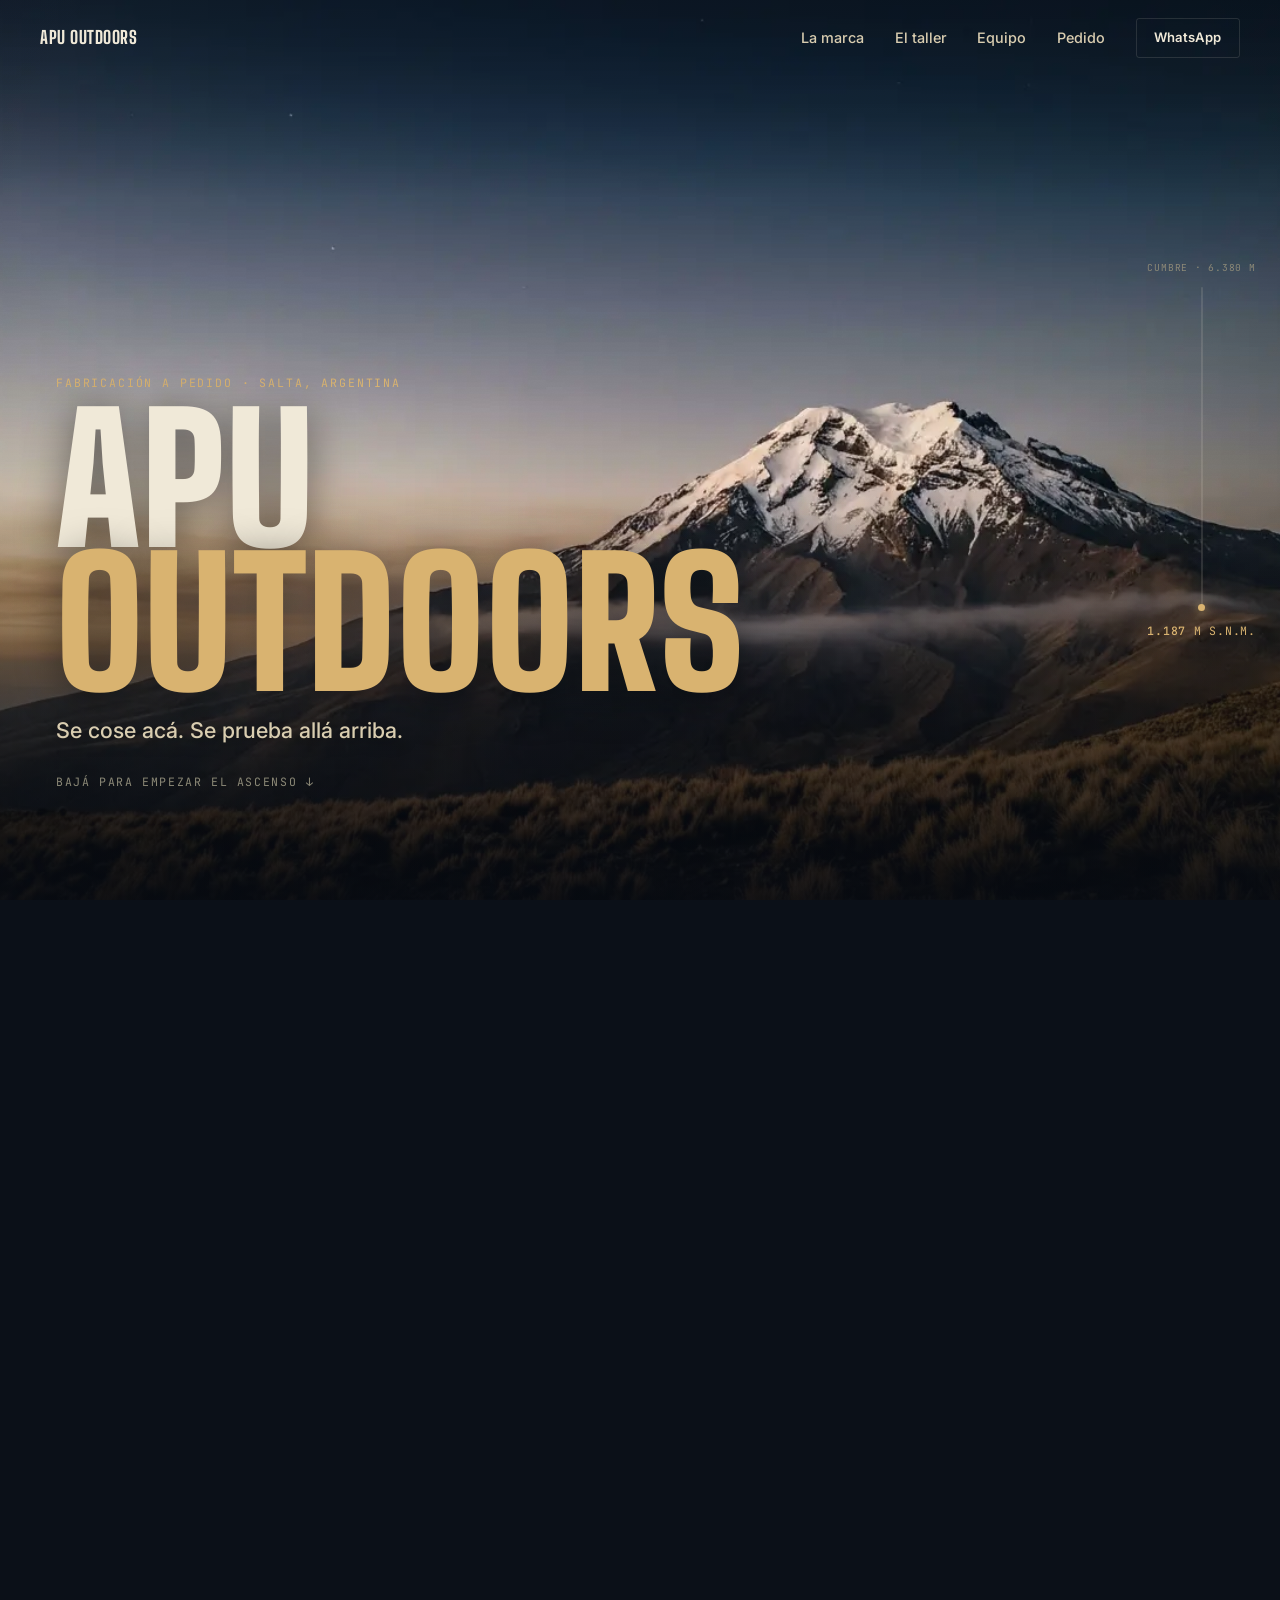
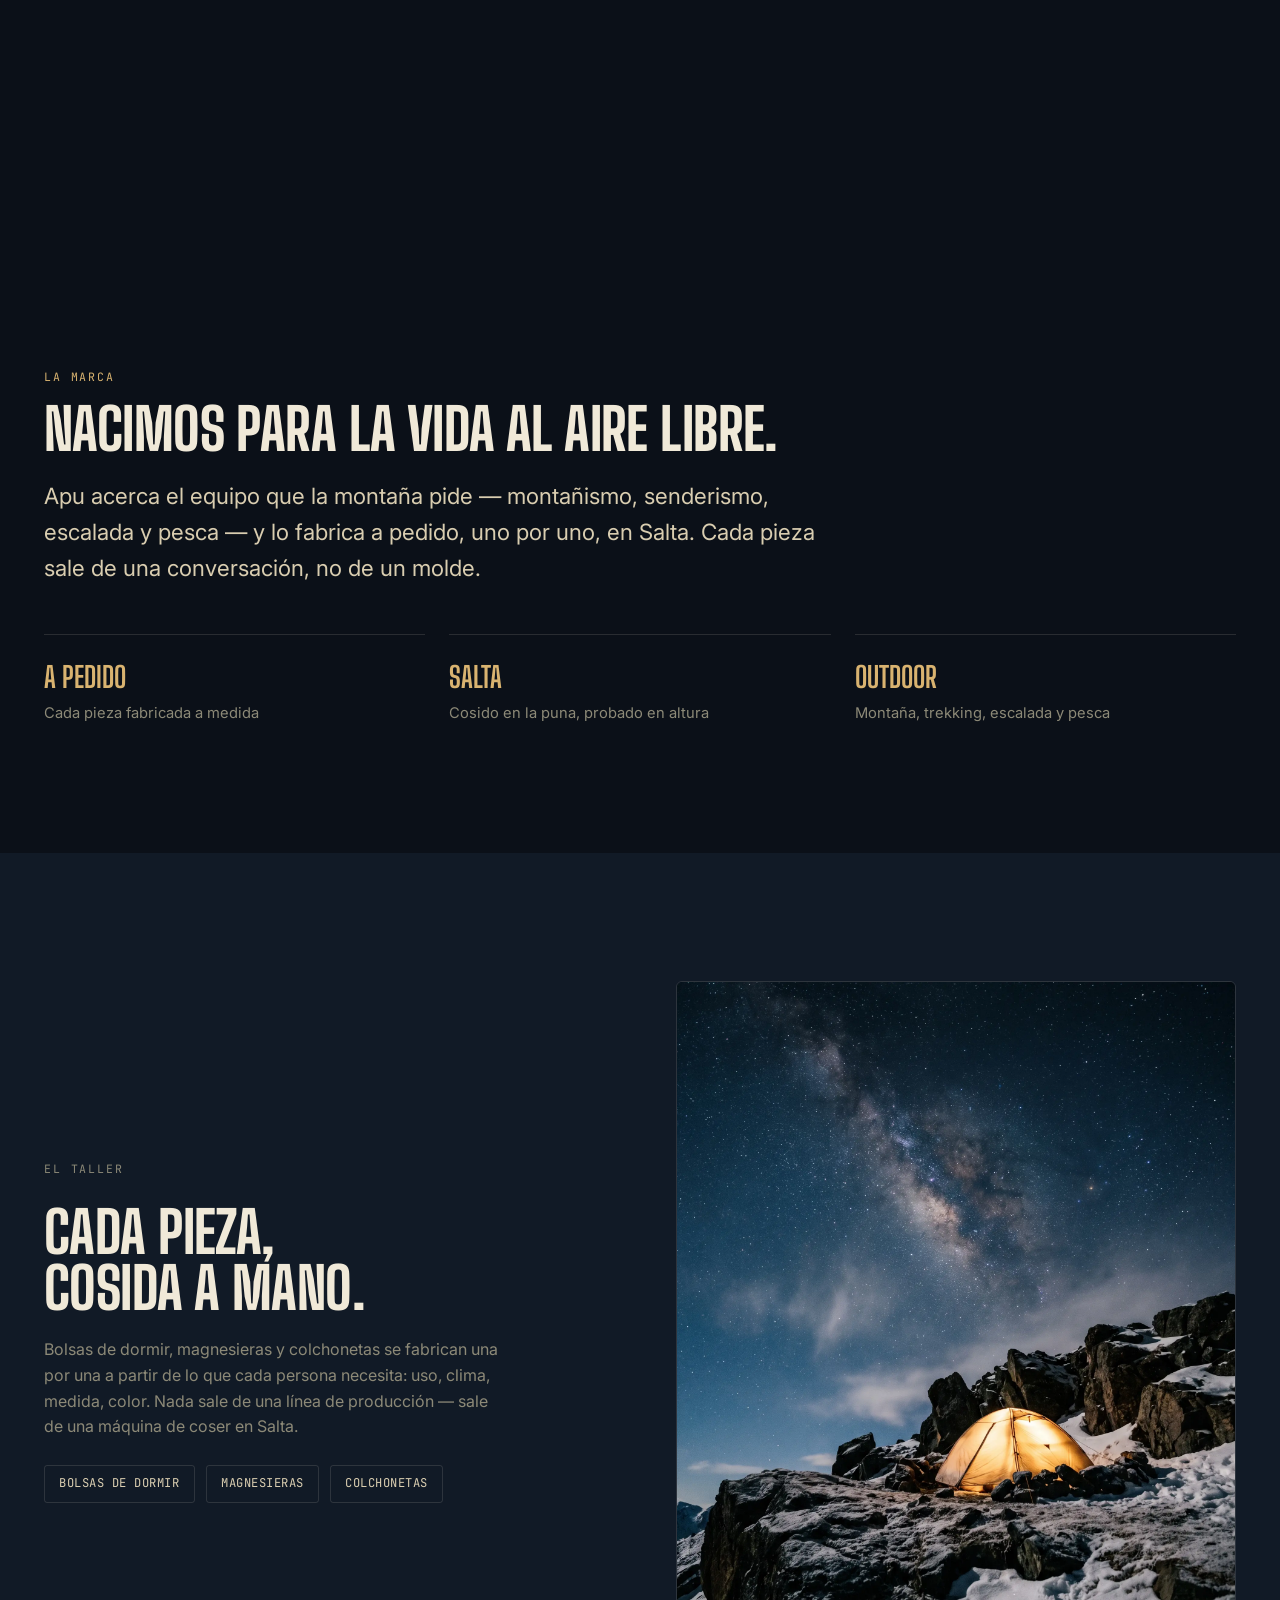
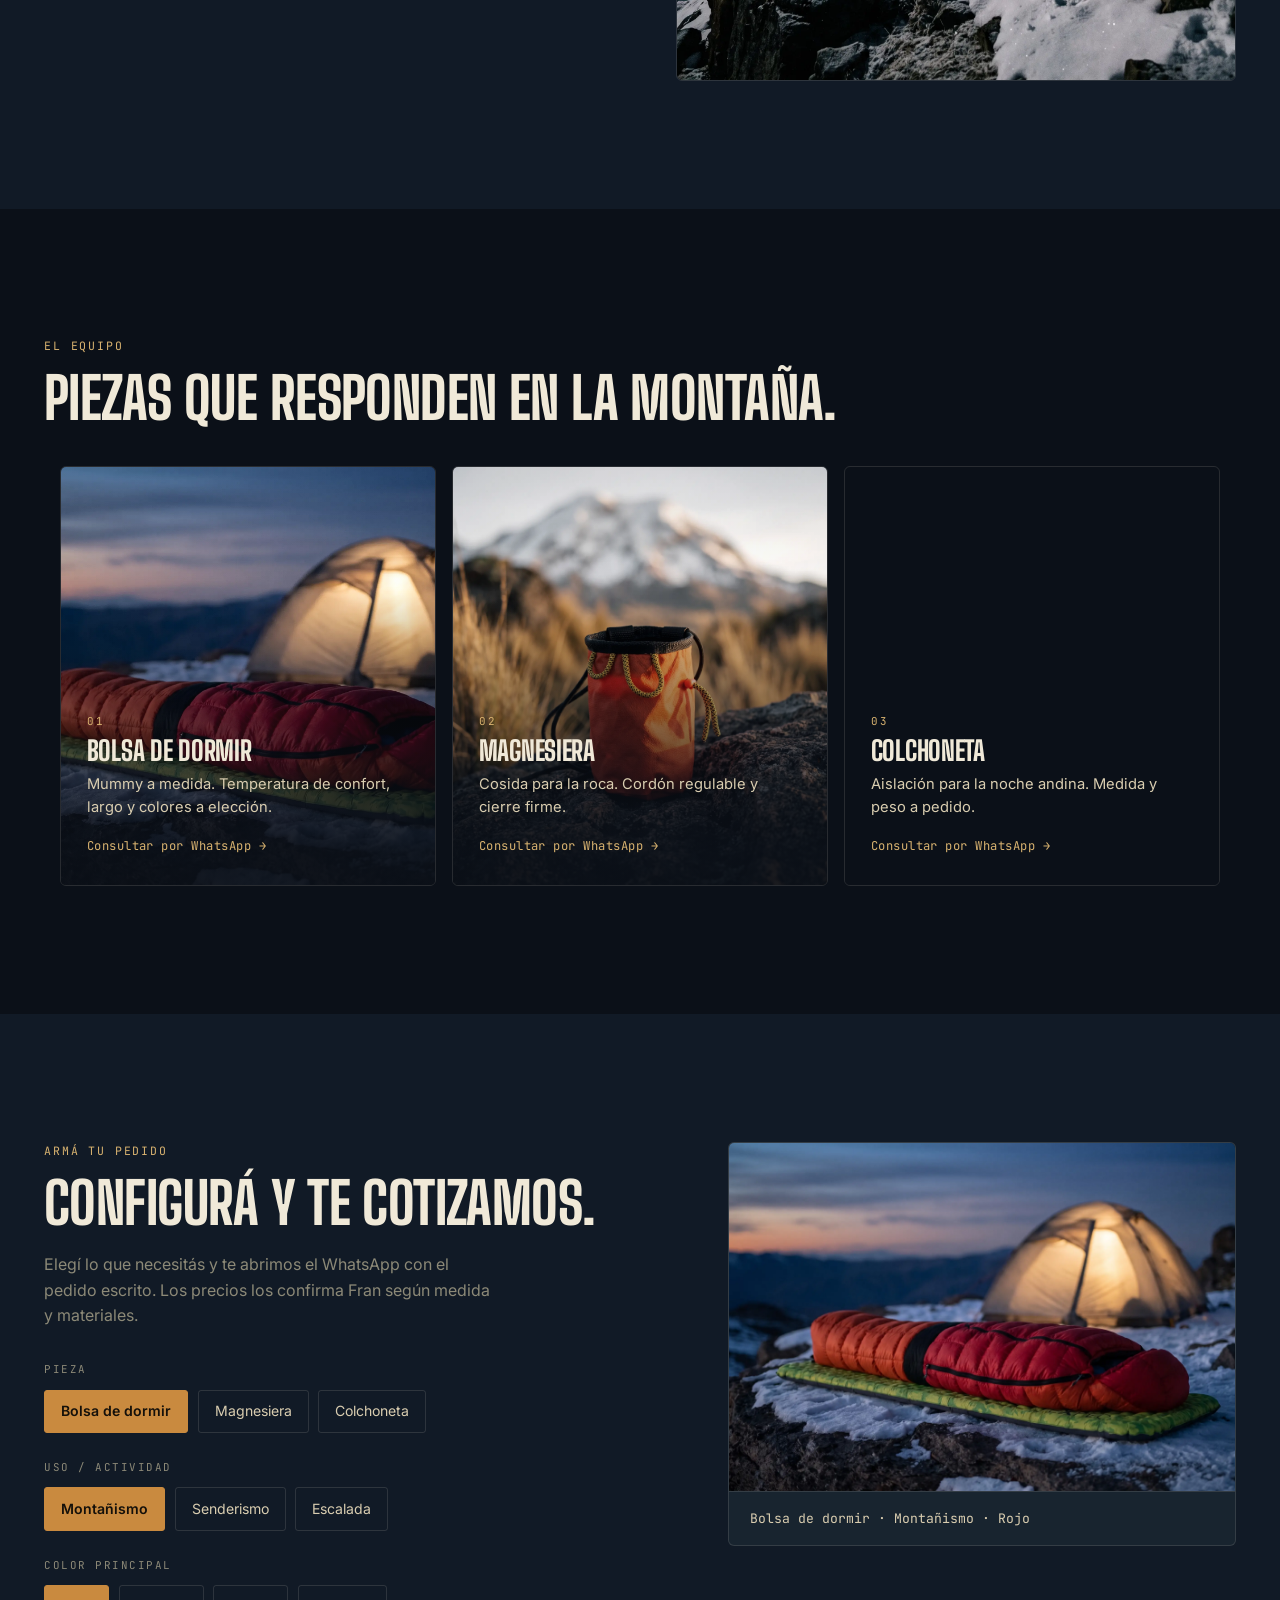
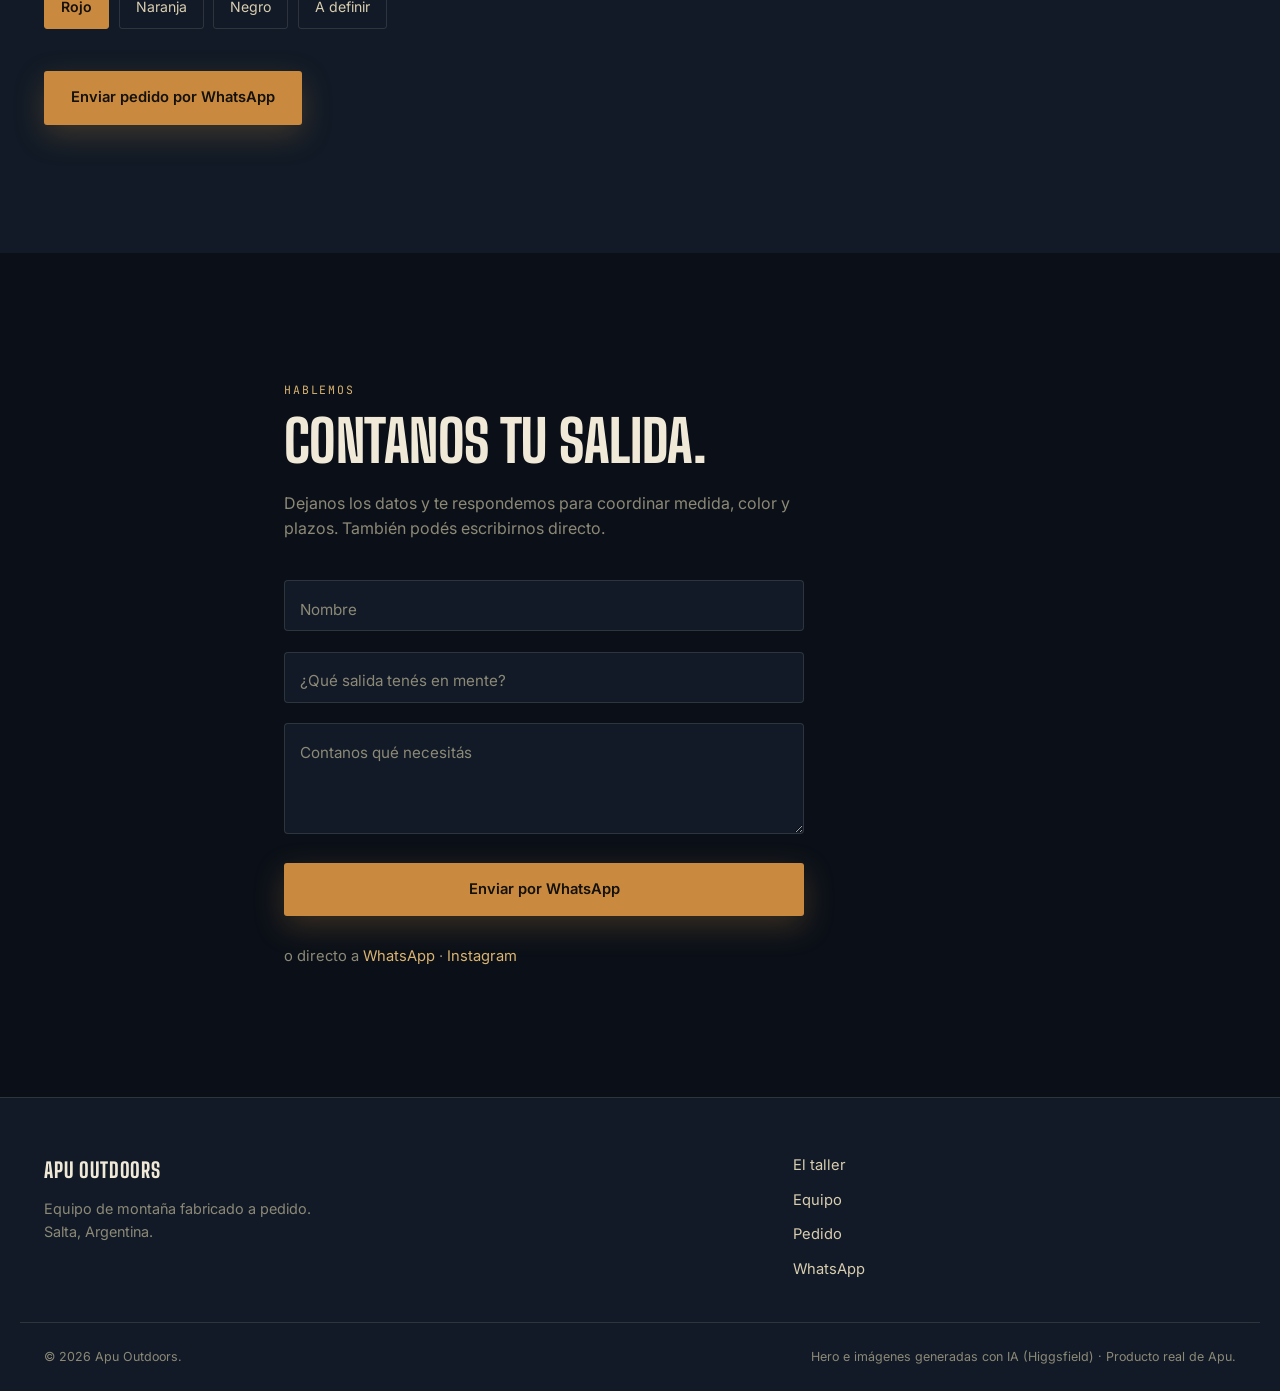
==== index.html @ a14b92f8 "Apu Outdoors v2: hero de ascenso con video controlado por scroll (Higgsfield), campamentos, altímetr" ====
<!doctype html>
<html lang="es">
<head>
<meta charset="utf-8">
<meta name="viewport" content="width=device-width, initial-scale=1">
<title>Apu Outdoors — El ascenso. Equipo de montaña a pedido en Salta</title>
<meta name="description" content="Apu Outdoors fabrica a pedido bolsas de dormir, magnesieras y colchonetas para montañismo, senderismo y escalada en Salta. Subí la montaña, campamento por campamento.">

<link rel="preconnect" href="https://fonts.googleapis.com">
<link rel="preconnect" href="https://fonts.gstatic.com" crossorigin>
<link rel="stylesheet" href="https://fonts.googleapis.com/css2?family=Big+Shoulders+Display:wght@500;700;800;900&family=Inter:wght@400;500;600&family=JetBrains+Mono:wght@400;500&display=swap">

<link rel="preload" as="image" href="assets/hero/poster.webp" fetchpriority="high">
<link rel="stylesheet" href="styles.css?v=20260715a">
</head>
<body>

<a class="skip-link" href="#cima">Saltar al contenido</a>

<!-- Splash -->
<div class="splash" data-splash aria-hidden="true">
  <div class="splash-mark">APU</div>
  <div class="splash-bar"><span></span></div>
</div>

<!-- Fixed nav -->
<nav class="nav" data-nav>
  <a href="#top" class="nav-brand">
    <span>Apu Outdoors</span>
  </a>
  <button class="nav-toggle" data-nav-toggle aria-expanded="false" aria-controls="nav-menu">
    <span></span><span></span><span></span>
    <span class="sr-only">Menú</span>
  </button>
  <div class="nav-menu" id="nav-menu" data-nav-menu>
    <a href="#cima" class="nav-link">La marca</a>
    <a href="#taller" class="nav-link">El taller</a>
    <a href="#catalogo" class="nav-link">Equipo</a>
    <a href="#pedido" class="nav-link">Pedido</a>
    <a href="#contacto" class="btn btn-nav" data-wa>WhatsApp</a>
  </div>
</nav>

<!-- Altímetro HUD -->
<div class="altimetro" data-altimetro aria-hidden="true">
  <span class="alt-top">Cumbre · 6.380 m</span>
  <span class="alt-bar"><span class="alt-fill" data-alt-fill></span><span class="alt-dot" data-alt-dot></span></span>
  <span class="alt-read"><b data-alt-value>1.187</b> m s.n.m.</span>
</div>

<!-- ============ HERO: EL ASCENSO (scroll-scrubbed video) ============ -->
<section class="ascent" id="top" data-ascent>
  <div class="ascent-sticky">
    <video class="ascent-video" data-ascent-video
           poster="assets/hero/poster.webp"
           muted playsinline preload="auto" tabindex="-1">
      <source src="assets/hero/ascenso.mp4" type="video/mp4">
    </video>
    <div class="ascent-grade" aria-hidden="true"></div>
    <div class="ascent-grain" aria-hidden="true"></div>

    <!-- Título inicial -->
    <div class="ascent-intro" data-ascent-layer="intro">
      <p class="kicker">Fabricación a pedido · Salta, Argentina</p>
      <h1 class="ascent-title">APU<span>OUTDOORS</span></h1>
      <p class="ascent-sub">Se cose acá. Se prueba allá arriba.</p>
      <p class="ascent-hint" data-ascent-hint>Bajá para empezar el ascenso ↓</p>
    </div>

    <!-- Waypoints de campamento -->
    <div class="waypoint" data-waypoint="0">
      <div class="wp-inner">
        <span class="wp-alt">2.900 m</span>
        <span class="wp-tag">Campamento Base</span>
        <h2 class="wp-title">Senderismo</h2>
        <p class="wp-copy">Equipo para caminar largo, liviano y sin apuro. Donde empieza toda salida.</p>
      </div>
    </div>
    <div class="waypoint" data-waypoint="1">
      <div class="wp-inner">
        <span class="wp-alt">4.200 m</span>
        <span class="wp-tag">Campamento 1</span>
        <h2 class="wp-title">Escalada</h2>
        <p class="wp-copy">Magnesieras artesanales, cosidas pensando en la roca. No en el catálogo.</p>
      </div>
    </div>
    <div class="waypoint" data-waypoint="2">
      <div class="wp-inner">
        <span class="wp-alt">5.100 m</span>
        <span class="wp-tag">Campamento de Altura</span>
        <h2 class="wp-title">Montañismo</h2>
        <p class="wp-copy">Bolsas de dormir y colchonetas a medida. Abrigo real para la noche andina.</p>
      </div>
    </div>
    <div class="waypoint" data-waypoint="3">
      <div class="wp-inner">
        <span class="wp-alt">6.380 m</span>
        <span class="wp-tag">Cumbre</span>
        <h2 class="wp-title">A pedido</h2>
        <p class="wp-copy">Vos elegís la salida. Nosotros cosemos el resto.</p>
        <a class="btn btn-primary" data-wa>Empezar un pedido</a>
      </div>
    </div>
  </div>
</section>

<main id="cima">

  <!-- Intro -->
  <section class="intro">
    <div class="container">
      <p class="kicker" data-reveal>La marca</p>
      <h2 class="section-title" data-reveal>Nacimos para la vida al aire libre.</h2>
      <p class="intro-lead" data-reveal>Apu acerca el equipo que la montaña pide — montañismo, senderismo, escalada y pesca — y lo fabrica a pedido, uno por uno, en Salta. Cada pieza sale de una conversación, no de un molde.</p>
      <div class="stats" data-reveal>
        <div class="stat"><b>A pedido</b><span>Cada pieza fabricada a medida</span></div>
        <div class="stat"><b>Salta</b><span>Cosido en la puna, probado en altura</span></div>
        <div class="stat"><b>Outdoor</b><span>Montaña, trekking, escalada y pesca</span></div>
      </div>
    </div>
  </section>

  <!-- Taller -->
  <section class="taller" id="taller">
    <div class="container taller-grid">
      <div class="taller-text">
        <p class="kicker" data-reveal>El taller</p>
        <h2 class="section-title" data-reveal>Cada pieza, cosida a mano.</h2>
        <p data-reveal>Bolsas de dormir, magnesieras y colchonetas se fabrican una por una a partir de lo que cada persona necesita: uso, clima, medida, color. Nada sale de una línea de producción — sale de una máquina de coser en Salta.</p>
        <ul class="chips" data-reveal>
          <li>Bolsas de dormir</li><li>Magnesieras</li><li>Colchonetas</li>
        </ul>
      </div>
      <figure class="taller-fig" data-reveal>
        <img src="assets/images/camp-altura.webp" alt="Carpa iluminada de noche en un campamento de altura bajo la Vía Láctea" loading="lazy" decoding="async">
      </figure>
    </div>
  </section>

  <!-- Catálogo -->
  <section class="catalogo" id="catalogo">
    <div class="container">
      <p class="kicker" data-reveal>El equipo</p>
      <h2 class="section-title" data-reveal>Piezas que responden en la montaña.</h2>
    </div>
    <div class="cat-grid">
      <article class="prod prod-wide" data-reveal>
        <div class="prod-img"><img src="assets/products/bolsa-pro.webp" alt="Bolsa de dormir Apu roja y naranja sobre colchoneta, junto a una carpa iluminada al anochecer" loading="lazy" decoding="async"></div>
        <div class="prod-body">
          <span class="prod-num">01</span>
          <h3>Bolsa de dormir</h3>
          <p>Mummy a medida. Temperatura de confort, largo y colores a elección.</p>
          <a class="prod-link" data-wa>Consultar por WhatsApp →</a>
        </div>
      </article>
      <article class="prod" data-reveal>
        <div class="prod-img"><img src="assets/products/magnesiera-pro.webp" alt="Magnesiera Apu naranja artesanal sobre roca oscura, con el nevado difuminado de fondo" loading="lazy" decoding="async"></div>
        <div class="prod-body">
          <span class="prod-num">02</span>
          <h3>Magnesiera</h3>
          <p>Cosida para la roca. Cordón regulable y cierre firme.</p>
          <a class="prod-link" data-wa>Consultar por WhatsApp →</a>
        </div>
      </article>
      <article class="prod" data-reveal>
        <div class="prod-img"><img src="assets/images/camp-base.webp" alt="Campamento base al atardecer en el coirón dorado, carpa encendida y mochilas frente al nevado" loading="lazy" decoding="async"></div>
        <div class="prod-body">
          <span class="prod-num">03</span>
          <h3>Colchoneta</h3>
          <p>Aislación para la noche andina. Medida y peso a pedido.</p>
          <a class="prod-link" data-wa>Consultar por WhatsApp →</a>
        </div>
      </article>
    </div>
  </section>

  <!-- Configurador de pedido -->
  <section class="config" id="pedido">
    <div class="container config-grid">
      <div class="config-panel">
        <p class="kicker" data-reveal>Armá tu pedido</p>
        <h2 class="section-title" data-reveal>Configurá y te cotizamos.</h2>
        <p class="config-note" data-reveal>Elegí lo que necesitás y te abrimos el WhatsApp con el pedido escrito. Los precios los confirma Fran según medida y materiales.</p>

        <div class="config-field" data-reveal>
          <label>Pieza</label>
          <div class="opt-row" data-config-group="pieza">
            <button class="opt is-active" data-value="Bolsa de dormir">Bolsa de dormir</button>
            <button class="opt" data-value="Magnesiera">Magnesiera</button>
            <button class="opt" data-value="Colchoneta">Colchoneta</button>
          </div>
        </div>
        <div class="config-field" data-reveal>
          <label>Uso / actividad</label>
          <div class="opt-row" data-config-group="uso">
            <button class="opt is-active" data-value="Montañismo">Montañismo</button>
            <button class="opt" data-value="Senderismo">Senderismo</button>
            <button class="opt" data-value="Escalada">Escalada</button>
          </div>
        </div>
        <div class="config-field" data-reveal>
          <label>Color principal</label>
          <div class="opt-row" data-config-group="color">
            <button class="opt is-active" data-value="Rojo">Rojo</button>
            <button class="opt" data-value="Naranja">Naranja</button>
            <button class="opt" data-value="Negro">Negro</button>
            <button class="opt" data-value="A definir">A definir</button>
          </div>
        </div>
        <a class="btn btn-primary config-cta" data-config-cta>Enviar pedido por WhatsApp</a>
      </div>
      <div class="config-preview" data-reveal>
        <img src="assets/products/bolsa-pro.webp" alt="" data-config-img aria-hidden="true">
        <div class="config-readout">
          <span data-config-readout>Bolsa de dormir · Montañismo · Rojo</span>
        </div>
      </div>
    </div>
  </section>

  <!-- Contacto -->
  <section class="contacto" id="contacto">
    <div class="container container-narrow">
      <p class="kicker" data-reveal>Hablemos</p>
      <h2 class="section-title" data-reveal>Contanos tu salida.</h2>
      <p class="contacto-lead" data-reveal>Dejanos los datos y te respondemos para coordinar medida, color y plazos. También podés escribirnos directo.</p>
      <form class="cta-form" data-contact-form novalidate>
        <div class="field">
          <input type="text" id="f-nombre" name="nombre" placeholder=" " required>
          <label for="f-nombre">Nombre</label>
        </div>
        <div class="field">
          <input type="text" id="f-salida" name="salida" placeholder=" ">
          <label for="f-salida">¿Qué salida tenés en mente?</label>
        </div>
        <div class="field">
          <textarea id="f-msg" name="mensaje" rows="4" placeholder=" " required></textarea>
          <label for="f-msg">Contanos qué necesitás</label>
        </div>
        <button type="submit" class="btn btn-primary">Enviar por WhatsApp</button>
      </form>
      <p class="contacto-alt">o directo a <a data-wa>WhatsApp</a> · <a href="#" data-ig>Instagram</a></p>
    </div>
  </section>
</main>

<footer class="footer">
  <div class="container footer-grid">
    <div class="footer-brand">
      <span class="footer-logo">APU OUTDOORS</span>
      <p>Equipo de montaña fabricado a pedido. Salta, Argentina.</p>
    </div>
    <nav class="footer-nav">
      <a href="#taller">El taller</a>
      <a href="#catalogo">Equipo</a>
      <a href="#pedido">Pedido</a>
      <a data-wa>WhatsApp</a>
    </nav>
  </div>
  <div class="container footer-bottom">
    <p>© 2026 Apu Outdoors.</p>
    <p class="footer-credits">Hero e imágenes generadas con IA (Higgsfield) · Producto real de Apu.</p>
  </div>
</footer>

<script defer src="lib/gsap.min.js"></script>
<script defer src="lib/ScrollTrigger.min.js"></script>
<script defer src="lib/manifest.js"></script>
<script defer src="main.js?v=20260715a"></script>
</body>
</html>
---- styles.css ----
/* ===============================================================
   Apu Outdoors v2 — "El ascenso"
   =============================================================== */

:root {
  --bg:      #0b1018;
  --bg-2:    #111a26;
  --bg-3:    #18242f;
  --cream:   #f0e9d8;
  --cream-2: #d9cdb0;
  --cream-3: #8c8977;
  --accent:  #c98a3f;
  --accent-2:#d9b370;
  --sage:    #7c8a63;
  --line:    rgba(240,233,216,.13);

  --serif: "Big Shoulders Display", "Arial Narrow", sans-serif;
  --sans: "Inter", -apple-system, BlinkMacSystemFont, "Segoe UI", system-ui, sans-serif;
  --mono: "JetBrains Mono", monospace;
  --ease-out: cubic-bezier(.16,1,.3,1);
  --ease-soft: cubic-bezier(.25,.46,.45,.94);
}

*,*::before,*::after { box-sizing: border-box; margin: 0; }
html { -webkit-text-size-adjust: 100%; scroll-behavior: smooth; }
@media (prefers-reduced-motion: reduce){ html{ scroll-behavior:auto; } }
body {
  font-family: var(--sans); font-size: 16px; line-height: 1.6;
  background: var(--bg); color: var(--cream);
  -webkit-font-smoothing: antialiased; -moz-osx-font-smoothing: grayscale;
  text-rendering: optimizeLegibility; overflow-x: clip; overscroll-behavior-y: none;
}
img,svg,video { display:block; max-width:100%; }
img { height:auto; }
button { font:inherit; color:inherit; cursor:pointer; border:0; background:none; }
a { color:inherit; text-decoration:none; }
p { text-wrap: pretty; }
h1,h2,h3 { font-family: var(--serif); font-weight: 800; text-transform: uppercase; line-height: .98; letter-spacing:-.01em; text-wrap: balance; }
ul { list-style: none; padding: 0; }
::selection { background: var(--accent); color: #14100a; }
:focus-visible { outline: 2px solid var(--accent); outline-offset: 3px; border-radius: 4px; }

.sr-only { position:absolute;width:1px;height:1px;padding:0;margin:-1px;overflow:hidden;clip:rect(0,0,0,0);white-space:nowrap;border:0; }
.skip-link { position:fixed;top:-100px;left:1rem;z-index:9999;padding:.6rem 1rem;background:var(--cream);color:var(--bg);border-radius:6px;font-weight:600; }
.skip-link:focus { top:1rem; }

.container { width:100%; max-width:1240px; margin-inline:auto; padding-inline:1.5rem; }
.container-narrow { max-width: 760px; }
.kicker { font-family:var(--mono); font-size:.72rem; letter-spacing:.16em; text-transform:uppercase; color:var(--accent-2); margin-bottom:.9rem; }
.section-title { font-size:clamp(2rem,5vw,3.6rem); color:var(--cream); margin-bottom:1.3rem; }
section { position: relative; }

[data-reveal] { opacity:0; transform:translateY(34px); transition:opacity .8s var(--ease-soft), transform .8s var(--ease-soft); }
[data-reveal].is-revealed { opacity:1; transform:none; }

/* Buttons */
.btn { display:inline-flex; align-items:center; justify-content:center; gap:.5rem; padding:.95rem 1.7rem; font-weight:600; font-size:.92rem; border-radius:3px; transition:transform .4s var(--ease-soft), background .3s, color .3s, box-shadow .4s; }
.btn:hover { transform:translateY(-3px); }
.btn-primary { background:var(--accent); color:#14100a; box-shadow:0 10px 30px rgba(201,138,63,.25); }
.btn-primary:hover { background:var(--accent-2); box-shadow:0 18px 44px rgba(201,138,63,.32); }
.btn-nav { padding:.55rem 1.1rem; font-size:.82rem; background:transparent; border:1px solid var(--line); }
.btn-nav:hover { border-color:var(--accent-2); color:var(--accent-2); }

/* Splash */
.splash { position:fixed; inset:0; z-index:10000; background:var(--bg); display:grid; place-items:center; gap:1.4rem; grid-auto-flow:row; transition:opacity .8s, clip-path 1s var(--ease-out); animation: splashSafety .01s 4.5s forwards; }
.splash-mark { font-family:var(--serif); font-weight:900; font-size:clamp(3rem,10vw,6rem); letter-spacing:.1em; color:var(--cream); }
.splash-bar { width:min(220px,50vw); height:2px; background:var(--line); overflow:hidden; }
.splash-bar span { display:block; height:100%; width:0; background:var(--accent); animation:splashLoad 1.6s var(--ease-out) forwards; }
@keyframes splashLoad { to{ width:100%; } }
.splash.is-out { opacity:0; pointer-events:none; clip-path: inset(0 0 100% 0); }
@keyframes splashSafety { to{ opacity:0; pointer-events:none; clip-path:inset(0 0 100% 0); } }

/* Nav */
.nav { position:fixed; top:0; inset-inline:0; z-index:100; display:flex; align-items:center; justify-content:space-between; padding:1.1rem clamp(1.25rem,4vw,2.5rem); transition:background .4s, backdrop-filter .4s, padding .3s; }
.nav.is-scrolled { background:rgba(11,16,24,.82); backdrop-filter:blur(14px) saturate(140%); -webkit-backdrop-filter:blur(14px) saturate(140%); padding-block:.7rem; box-shadow:0 1px 0 var(--line); }
.nav-brand { font-family:var(--serif); font-weight:800; letter-spacing:.03em; font-size:1.1rem; text-transform:uppercase; color:var(--cream); }
.nav-menu { display:flex; align-items:center; gap:clamp(1.1rem,2.4vw,2.1rem); }
.nav-link { position:relative; font-size:.9rem; font-weight:500; color:var(--cream-2); padding:.25rem 0; }
.nav-link::after { content:""; position:absolute; left:0; right:0; bottom:-3px; height:1px; background:var(--accent-2); transform:scaleX(0); transform-origin:right; transition:transform .4s var(--ease-out); }
.nav-link:hover { color:var(--cream); } .nav-link:hover::after { transform:scaleX(1); transform-origin:left; }
.nav-toggle { display:none; flex-direction:column; gap:5px; padding:.5rem; z-index:110; }
.nav-toggle span { width:22px; height:2px; background:var(--cream); transition:transform .3s, opacity .3s; }

/* Altímetro HUD */
.altimetro { position:fixed; right:1.5rem; top:50%; transform:translateY(-50%); z-index:90; display:none; flex-direction:column; align-items:center; gap:.7rem; font-family:var(--mono); font-size:.6rem; letter-spacing:.08em; text-transform:uppercase; color:var(--cream-3); text-align:center; }
@media (min-width:1100px){ .altimetro{ display:flex; } }
.alt-bar { position:relative; width:2px; height:36vh; background:var(--line); border-radius:2px; }
.alt-fill { position:absolute; left:0; right:0; bottom:0; height:0%; background:linear-gradient(0deg,var(--accent),var(--accent-2)); border-radius:2px; }
.alt-dot { position:absolute; left:50%; bottom:0%; width:7px; height:7px; margin:-3.5px 0 0 -3.5px; border-radius:50%; background:var(--accent-2); box-shadow:0 0 10px rgba(217,179,112,.8); }
.alt-read { color:var(--accent-2); font-size:.72rem; } .alt-read b{ font-weight:500; }

/* ===================== ASCENT (hero scrub) ===================== */
.ascent { position:relative; height:560vh; background:var(--bg); }
.ascent-sticky { position:sticky; top:0; height:100vh; height:100svh; overflow:hidden; }
.ascent-video { position:absolute; inset:0; width:100%; height:100%; object-fit:cover; background:var(--bg); }
.ascent-grade { position:absolute; inset:0; pointer-events:none; background:
  radial-gradient(120% 90% at 50% 20%, transparent 40%, rgba(7,11,18,.5) 100%),
  linear-gradient(180deg, rgba(7,11,18,.5) 0%, transparent 22%, transparent 55%, rgba(7,11,18,.85) 100%); }
.ascent-grain { position:absolute; inset:0; pointer-events:none; opacity:.05; mix-blend-mode:overlay;
  background-image:url("data:image/svg+xml;utf8,<svg xmlns='http://www.w3.org/2000/svg' viewBox='0 0 200 200'><filter id='n'><feTurbulence type='fractalNoise' baseFrequency='0.9' numOctaves='3' stitchTiles='stitch'/><feColorMatrix values='0 0 0 0 0 0 0 0 0 0 0 0 0 0 0 0 0 0 0.5 0'/></filter><rect width='100%25' height='100%25' filter='url(%23n)'/></svg>"); background-size:220px 220px; }

.ascent-intro { position:absolute; left:0; right:0; bottom:12vh; padding-inline:clamp(1.5rem,5vw,3.5rem); z-index:3; will-change:opacity,transform; }
.ascent-title { font-size:clamp(3.4rem,15vw,11rem); font-weight:900; color:var(--cream); line-height:.82; letter-spacing:.01em; text-shadow:0 6px 40px rgba(0,0,0,.5); }
.ascent-title span { display:block; color:var(--accent-2); }
.ascent-sub { margin-top:1.1rem; font-size:clamp(1rem,2vw,1.35rem); color:var(--cream-2); font-weight:500; text-shadow:0 2px 16px rgba(0,0,0,.5); }
.ascent-hint { margin-top:1.6rem; font-family:var(--mono); font-size:.72rem; letter-spacing:.14em; text-transform:uppercase; color:var(--cream-3); }

/* Waypoints */
.waypoint { position:absolute; left:0; right:0; bottom:14vh; padding-inline:clamp(1.5rem,5vw,3.5rem); z-index:3; opacity:0; visibility:hidden; will-change:opacity,transform; }
.wp-inner { max-width:520px; transform:translateY(30px); transition:transform .1s linear; }
.waypoint .wp-alt { font-family:var(--mono); font-size:.8rem; letter-spacing:.14em; color:var(--accent-2); }
.waypoint .wp-tag { display:block; font-family:var(--mono); font-size:.68rem; letter-spacing:.2em; text-transform:uppercase; color:var(--cream-3); margin-top:.5rem; }
.wp-title { font-size:clamp(2.6rem,8vw,5.5rem); color:var(--cream); margin:.3rem 0 .8rem; text-shadow:0 4px 30px rgba(0,0,0,.6); }
.wp-copy { font-size:clamp(1rem,1.6vw,1.2rem); color:var(--cream-2); max-width:38ch; text-shadow:0 2px 14px rgba(0,0,0,.6); }
.waypoint .btn { margin-top:1.5rem; }

/* ===================== Content sections ===================== */
.intro { background:var(--bg); padding-block:clamp(5rem,10vw,9rem); }
.intro-lead { font-size:clamp(1.1rem,2vw,1.4rem); color:var(--cream-2); max-width:58ch; margin-bottom:3rem; }
.stats { display:grid; grid-template-columns:1fr; gap:1.5rem; }
@media (min-width:720px){ .stats{ grid-template-columns:repeat(3,1fr); } }
.stat { border-top:1px solid var(--line); padding-top:1.2rem; }
.stat b { display:block; font-family:var(--serif); font-size:1.8rem; color:var(--accent-2); text-transform:uppercase; }
.stat span { color:var(--cream-3); font-size:.92rem; }

.taller { background:var(--bg-2); padding-block:clamp(5rem,10vw,9rem); }
.taller-grid { display:grid; grid-template-columns:1fr; gap:2.5rem; align-items:center; }
@media (min-width:960px){ .taller-grid{ grid-template-columns:1fr 1fr; gap:4.5rem; } }
.taller-text p { color:var(--cream-3); max-width:46ch; margin-bottom:1.6rem; }
.chips { display:flex; flex-wrap:wrap; gap:.7rem; }
.chips li { font-family:var(--mono); font-size:.76rem; letter-spacing:.04em; text-transform:uppercase; padding:.5rem .9rem; border:1px solid var(--line); border-radius:3px; color:var(--cream-2); }
.taller-fig { border-radius:6px; overflow:hidden; border:1px solid var(--line); }
.taller-fig img { width:100%; aspect-ratio:4/5; object-fit:cover; }

.catalogo { background:var(--bg); padding-block:clamp(5rem,10vw,9rem); }
.cat-grid { display:grid; grid-template-columns:1fr; gap:1rem; margin-top:2.5rem; padding-inline:clamp(1.5rem,4vw,2.5rem); max-width:1240px; margin-inline:auto; }
@media (min-width:720px){ .cat-grid{ grid-template-columns:repeat(2,1fr); } .prod-wide{ grid-column:span 2; } }
@media (min-width:1100px){ .cat-grid{ grid-template-columns:repeat(3,1fr); } .prod-wide{ grid-column:span 1; } }
.prod { position:relative; min-height:420px; border:1px solid var(--line); border-radius:6px; overflow:hidden; display:flex; align-items:flex-end; }
.prod-img { position:absolute; inset:0; }
.prod-img img { width:100%; height:100%; object-fit:cover; filter:saturate(.9) contrast(1.05); transition:transform .9s var(--ease-soft), filter .6s; }
.prod:hover .prod-img img { transform:scale(1.06); filter:saturate(1.12) brightness(1.04); }
.prod::after { content:""; position:absolute; inset:0; background:linear-gradient(180deg,rgba(11,16,24,.1) 0%,transparent 30%,rgba(11,16,24,.92) 92%); pointer-events:none; }
.prod-body { position:relative; z-index:2; padding:1.5rem 1.6rem 1.7rem; }
.prod-num { font-family:var(--mono); font-size:.68rem; letter-spacing:.18em; color:var(--accent-2); }
.prod-body h3 { font-size:1.7rem; color:var(--cream); margin:.35rem 0 .5rem; }
.prod-body p { color:var(--cream-2); font-size:.92rem; max-width:34ch; margin-bottom:.8rem; }
.prod-link { font-family:var(--mono); font-size:.76rem; letter-spacing:.04em; color:var(--accent-2); }
.prod-link:hover { text-decoration:underline; }

/* Configurador */
.config { background:var(--bg-2); padding-block:clamp(5rem,10vw,9rem); }
.config-grid { display:grid; grid-template-columns:1fr; gap:3rem; align-items:start; }
@media (min-width:960px){ .config-grid{ grid-template-columns:1.1fr .9fr; gap:4rem; } }
.config-note { color:var(--cream-3); max-width:46ch; margin-bottom:2rem; }
.config-field { margin-bottom:1.6rem; }
.config-field > label { display:block; font-family:var(--mono); font-size:.68rem; letter-spacing:.14em; text-transform:uppercase; color:var(--cream-3); margin-bottom:.7rem; }
.opt-row { display:flex; flex-wrap:wrap; gap:.6rem; }
.opt { padding:.6rem 1rem; border:1px solid var(--line); border-radius:3px; color:var(--cream-2); font-size:.88rem; transition:border-color .25s, color .25s, background .25s; }
.opt:hover { border-color:var(--accent-2); }
.opt.is-active { background:var(--accent); color:#14100a; border-color:var(--accent); font-weight:600; }
.config-cta { margin-top:1rem; }
.config-preview { position:sticky; top:12vh; border:1px solid var(--line); border-radius:6px; overflow:hidden; background:var(--bg-3); }
.config-preview img { width:100%; aspect-ratio:16/11; object-fit:cover; }
.config-readout { padding:1rem 1.3rem; font-family:var(--mono); font-size:.82rem; color:var(--cream-2); border-top:1px solid var(--line); }

/* Contacto */
.contacto { background:var(--bg); padding-block:clamp(5rem,10vw,9rem); }
.contacto-lead { color:var(--cream-3); max-width:52ch; margin-bottom:2.4rem; }
.cta-form { display:flex; flex-direction:column; gap:1.3rem; max-width:520px; }
.field { position:relative; }
.field input, .field textarea { width:100%; padding:1.3rem 1rem .5rem; background:var(--bg-2); border:1px solid var(--line); border-radius:4px; color:var(--cream); font-family:var(--sans); font-size:1rem; transition:border-color .3s; }
.field textarea { resize:vertical; min-height:6rem; }
.field input:focus, .field textarea:focus { border-color:var(--accent-2); outline:none; }
.field label { position:absolute; left:1rem; top:1.1rem; pointer-events:none; transition:all .25s var(--ease-out); color:var(--cream-3); font-size:.95rem; }
.field input:focus + label, .field input:not(:placeholder-shown) + label,
.field textarea:focus + label, .field textarea:not(:placeholder-shown) + label { top:.4rem; font-size:.66rem; letter-spacing:.1em; text-transform:uppercase; color:var(--accent-2); }
.contacto-alt { margin-top:1.8rem; color:var(--cream-3); font-size:.92rem; }
.contacto-alt a { color:var(--accent-2); } .contacto-alt a:hover { text-decoration:underline; }

/* Footer */
.footer { background:var(--bg-2); border-top:1px solid var(--line); padding-block:3.5rem 1.5rem; }
.footer-grid { display:grid; gap:2.5rem; grid-template-columns:1fr; padding-bottom:2.5rem; border-bottom:1px solid var(--line); margin-bottom:1.5rem; }
@media (min-width:720px){ .footer-grid{ grid-template-columns:1.6fr 1fr; } }
.footer-logo { font-family:var(--serif); font-weight:800; font-size:1.3rem; letter-spacing:.04em; color:var(--cream); }
.footer-brand p { color:var(--cream-3); font-size:.9rem; max-width:34ch; margin-top:.6rem; }
.footer-nav { display:flex; flex-direction:column; gap:.7rem; font-size:.92rem; }
.footer-nav a { color:var(--cream-2); } .footer-nav a:hover { color:var(--accent-2); }
.footer-bottom { display:flex; flex-wrap:wrap; justify-content:space-between; gap:.5rem; font-size:.78rem; color:var(--cream-3); }

/* Mobile nav */
@media (max-width:719px){
  .nav-toggle { display:flex; }
  .nav-menu { position:fixed; inset:0; z-index:105; flex-direction:column; justify-content:center; align-items:center; gap:2rem; background:rgba(9,13,20,.98); clip-path:inset(0 0 100% 0); transition:clip-path .6s var(--ease-soft); }
  .nav-menu.is-open { clip-path:inset(0); }
  .nav-menu .nav-link { font-size:1.3rem; }
  .nav-toggle.is-open span:nth-child(1){ transform:translateY(7px) rotate(45deg); }
  .nav-toggle.is-open span:nth-child(2){ opacity:0; }
  .nav-toggle.is-open span:nth-child(3){ transform:translateY(-7px) rotate(-45deg); }
}
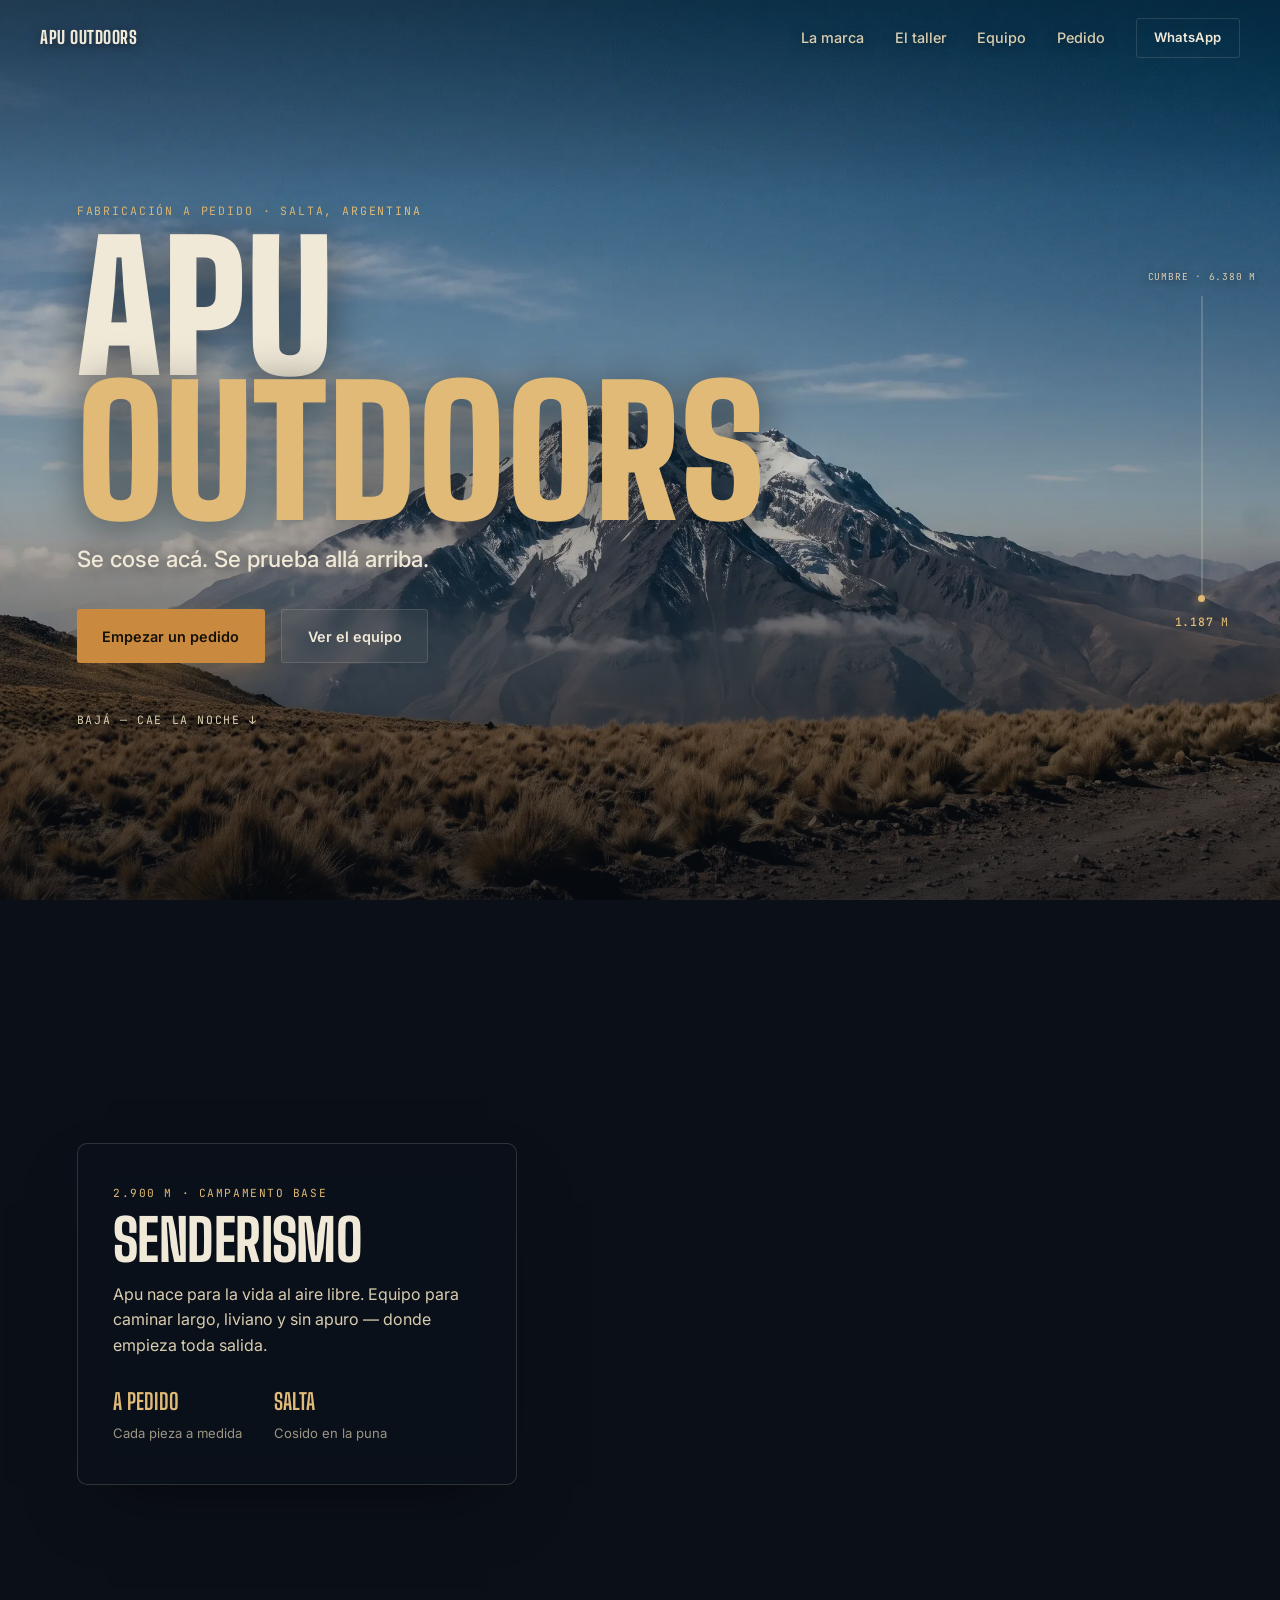
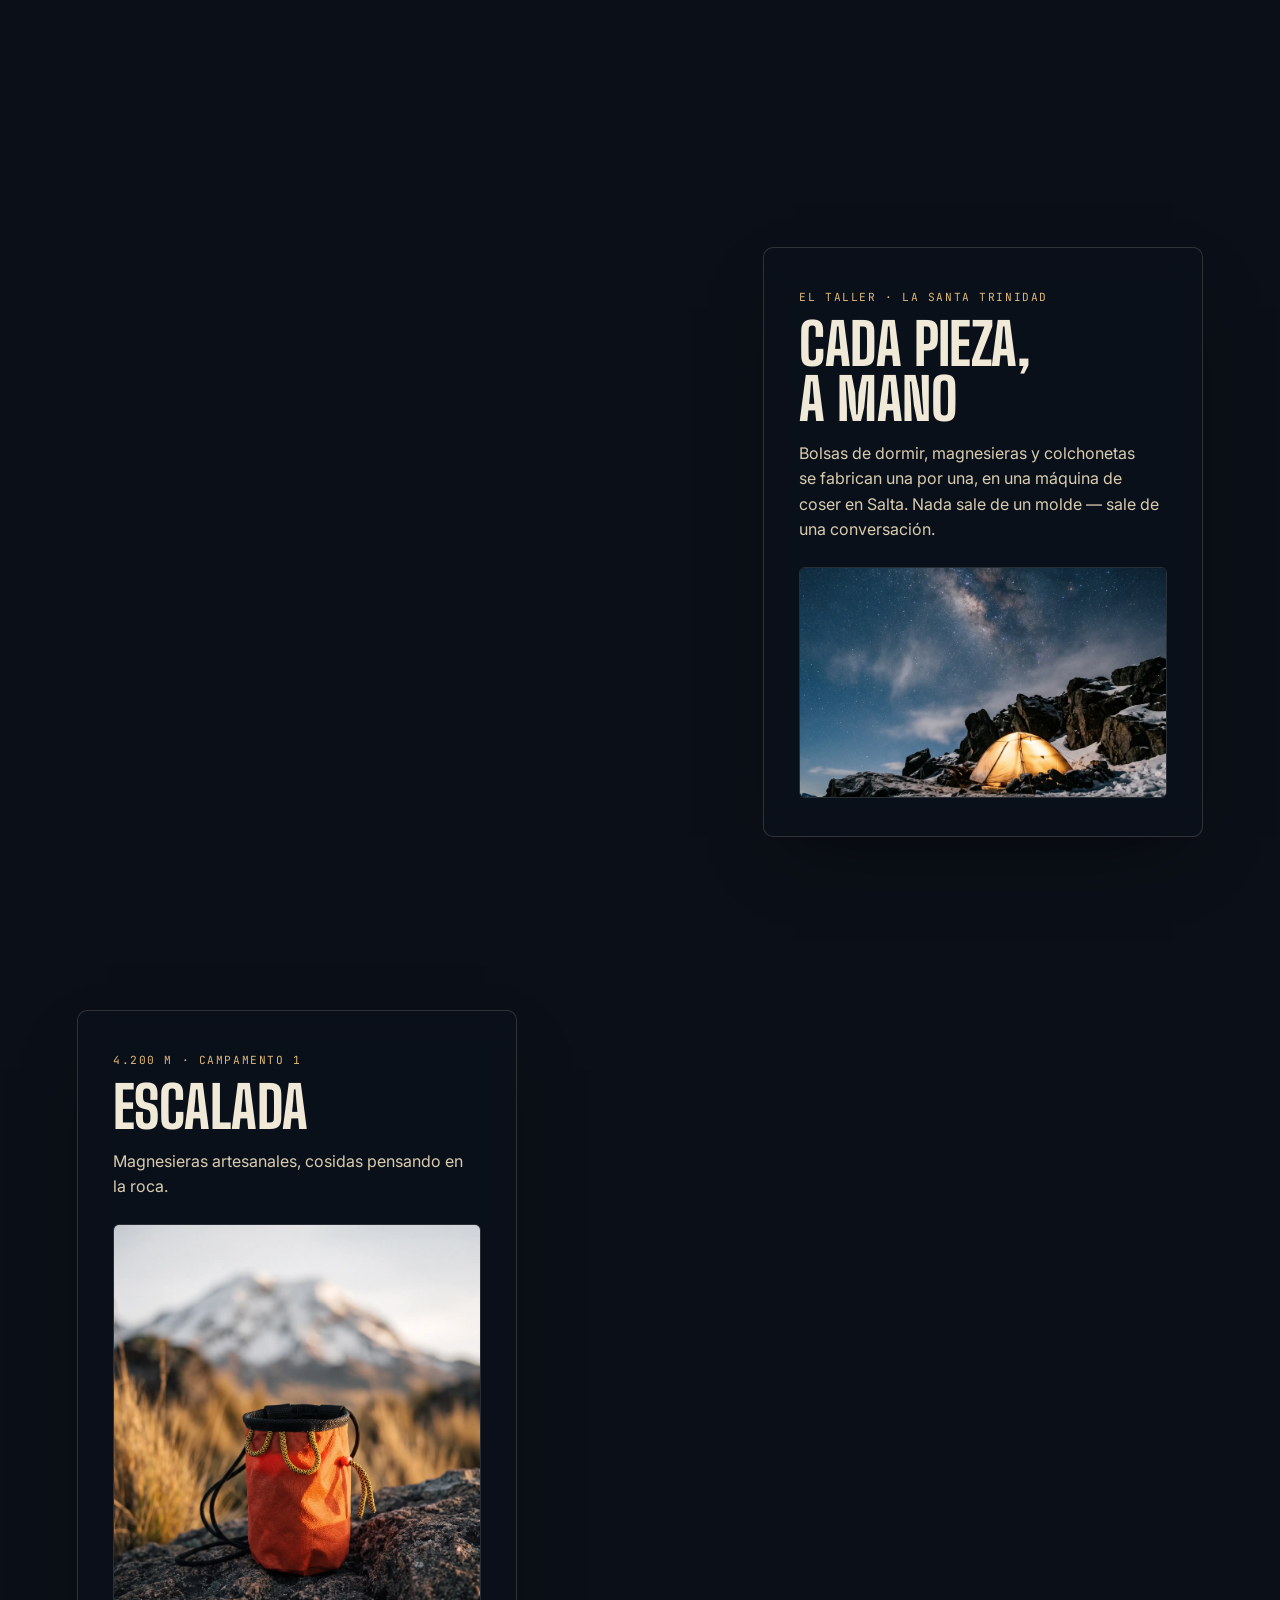
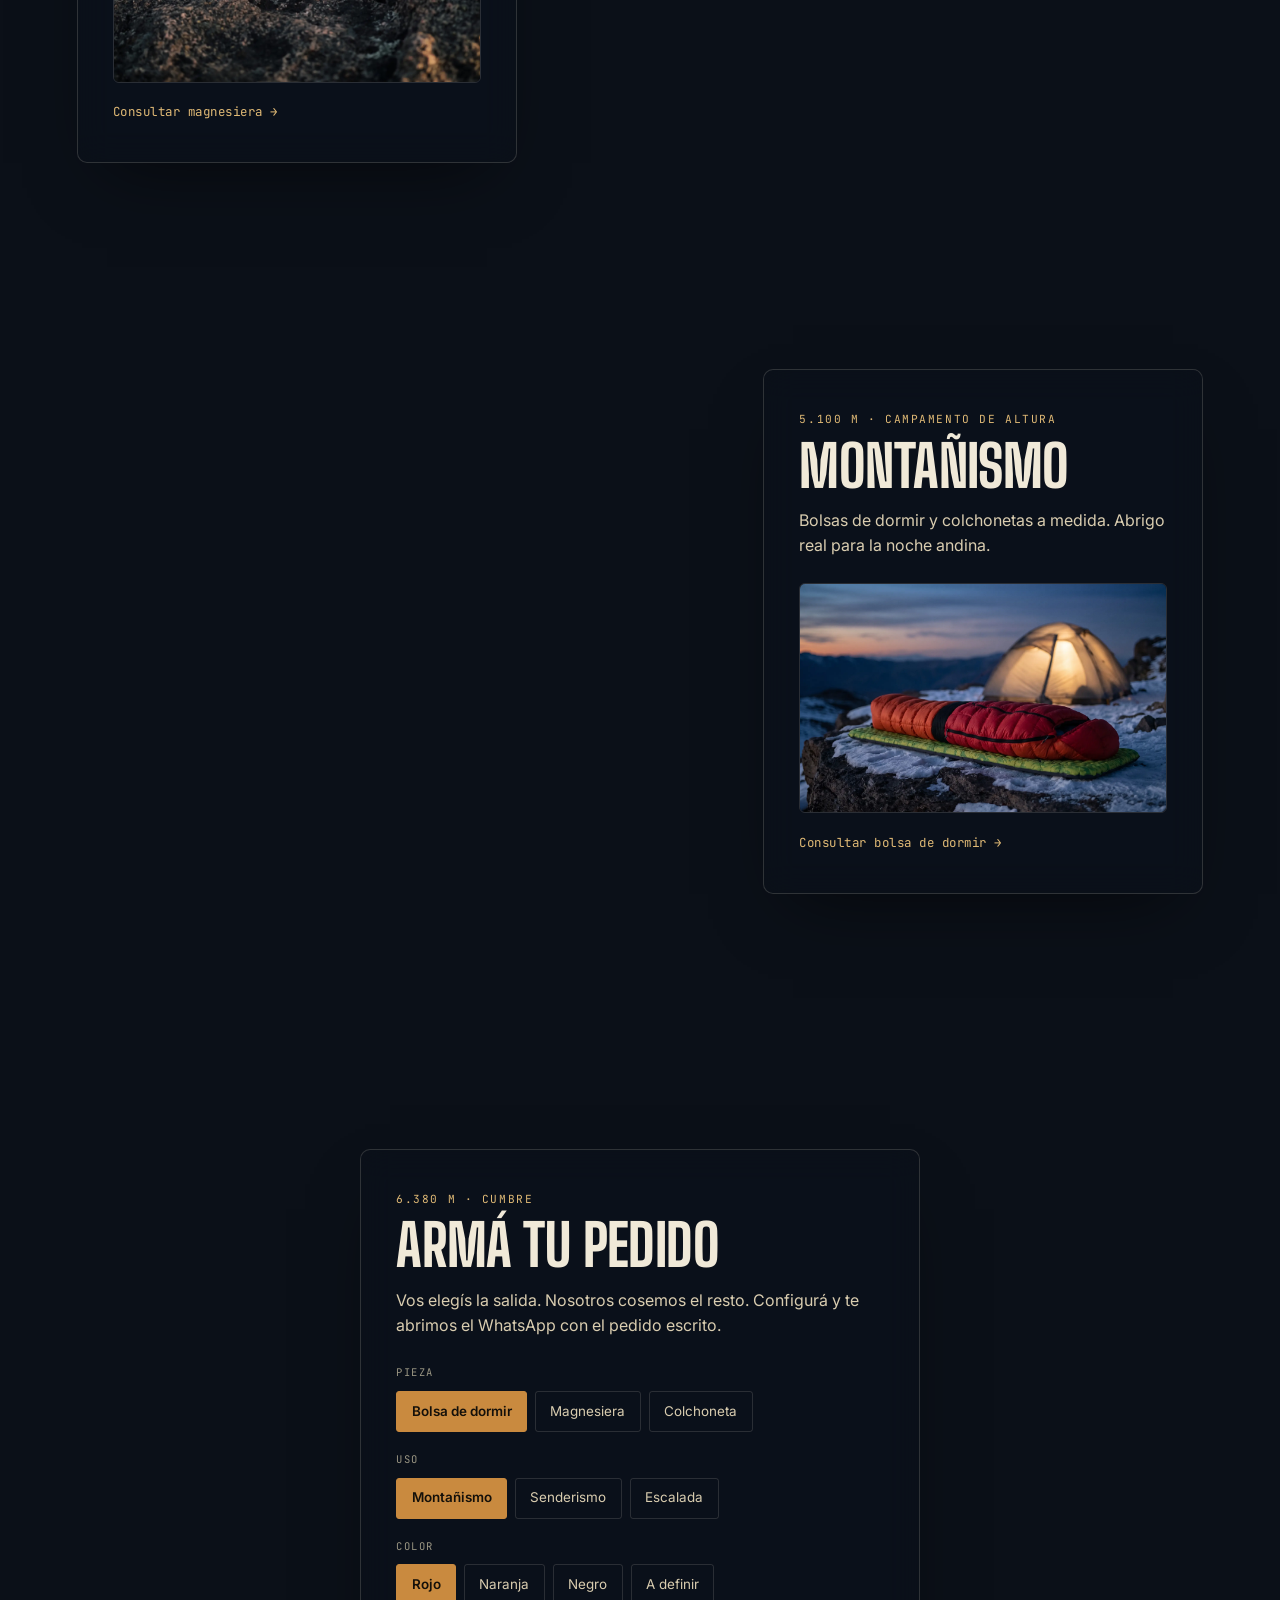
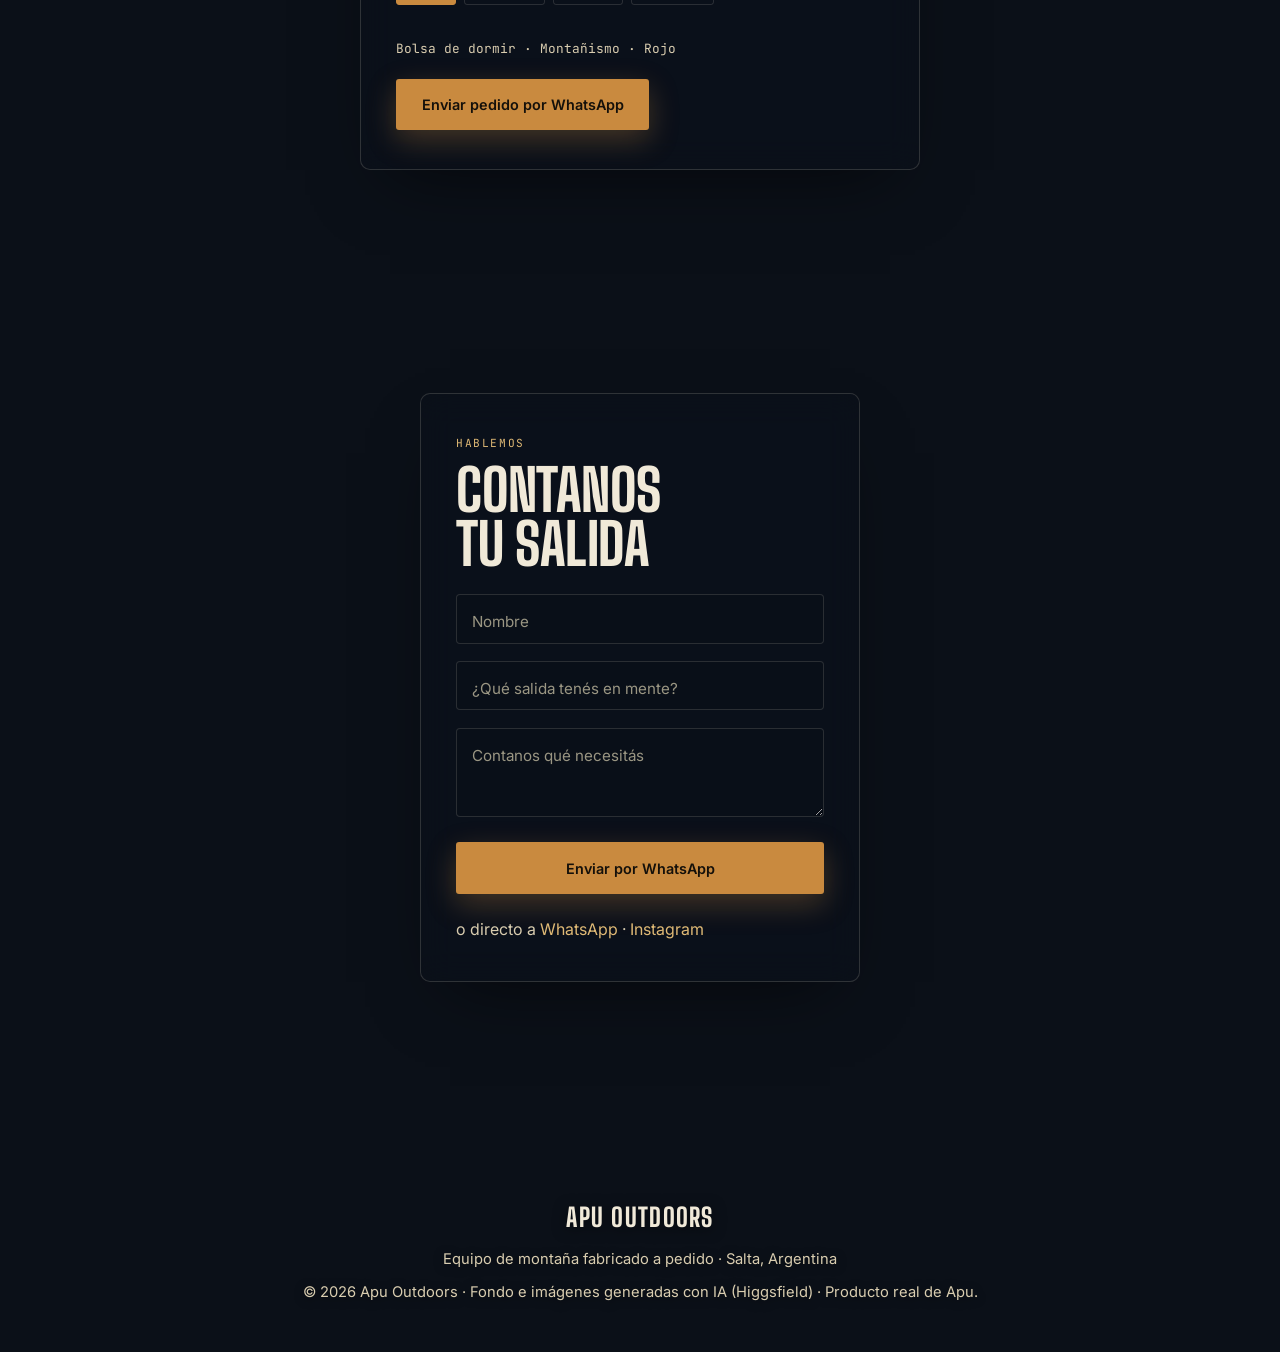
==== commit 1fce6f74: "Rediseño: montaña fija día→noche (video Higgsfield scrubbed por scroll) + paneles flotantes glassmor" ====
--- a/index.html
+++ b/index.html
@@ -3,19 +3,19 @@
 <head>
 <meta charset="utf-8">
 <meta name="viewport" content="width=device-width, initial-scale=1">
-<title>Apu Outdoors — El ascenso. Equipo de montaña a pedido en Salta</title>
-<meta name="description" content="Apu Outdoors fabrica a pedido bolsas de dormir, magnesieras y colchonetas para montañismo, senderismo y escalada en Salta. Subí la montaña, campamento por campamento.">
+<title>Apu Outdoors — Equipo de montaña a pedido en Salta</title>
+<meta name="description" content="Apu Outdoors fabrica a pedido bolsas de dormir, magnesieras y colchonetas para montañismo, senderismo y escalada en Salta. Del día a la noche, en la puna.">
 
 <link rel="preconnect" href="https://fonts.googleapis.com">
 <link rel="preconnect" href="https://fonts.gstatic.com" crossorigin>
 <link rel="stylesheet" href="https://fonts.googleapis.com/css2?family=Big+Shoulders+Display:wght@500;700;800;900&family=Inter:wght@400;500;600&family=JetBrains+Mono:wght@400;500&display=swap">
 
-<link rel="preload" as="image" href="assets/hero/poster.webp" fetchpriority="high">
-<link rel="stylesheet" href="styles.css?v=20260715a">
+<link rel="preload" as="image" href="assets/hero/day.webp" fetchpriority="high">
+<link rel="stylesheet" href="styles.css?v=20260715b">
 </head>
 <body>
 
-<a class="skip-link" href="#cima">Saltar al contenido</a>
+<a class="skip-link" href="#intro">Saltar al contenido</a>
 
 <!-- Splash -->
 <div class="splash" data-splash aria-hidden="true">
@@ -23,19 +23,27 @@
   <div class="splash-bar"><span></span></div>
 </div>
 
-<!-- Fixed nav -->
+<!-- ===== FONDO FIJO: montaña día→noche (scrubbed por scroll de toda la página) ===== -->
+<div class="sky" data-sky aria-hidden="true">
+  <img class="sky-fallback sky-day" src="assets/hero/day.webp" alt="">
+  <img class="sky-fallback sky-night" src="assets/hero/night.webp" alt="">
+  <video class="sky-video" data-sky-video poster="assets/hero/day.webp" muted playsinline preload="auto" tabindex="-1">
+    <source src="assets/hero/daynight.mp4" type="video/mp4">
+  </video>
+  <div class="sky-grade"></div>
+  <div class="sky-grain"></div>
+</div>
+
+<!-- Nav -->
 <nav class="nav" data-nav>
-  <a href="#top" class="nav-brand">
-    <span>Apu Outdoors</span>
-  </a>
+  <a href="#top" class="nav-brand">Apu Outdoors</a>
   <button class="nav-toggle" data-nav-toggle aria-expanded="false" aria-controls="nav-menu">
-    <span></span><span></span><span></span>
-    <span class="sr-only">Menú</span>
+    <span></span><span></span><span></span><span class="sr-only">Menú</span>
   </button>
   <div class="nav-menu" id="nav-menu" data-nav-menu>
-    <a href="#cima" class="nav-link">La marca</a>
+    <a href="#intro" class="nav-link">La marca</a>
     <a href="#taller" class="nav-link">El taller</a>
-    <a href="#catalogo" class="nav-link">Equipo</a>
+    <a href="#equipo" class="nav-link">Equipo</a>
     <a href="#pedido" class="nav-link">Pedido</a>
     <a href="#contacto" class="btn btn-nav" data-wa>WhatsApp</a>
   </div>
@@ -45,144 +53,83 @@
 <div class="altimetro" data-altimetro aria-hidden="true">
   <span class="alt-top">Cumbre · 6.380 m</span>
   <span class="alt-bar"><span class="alt-fill" data-alt-fill></span><span class="alt-dot" data-alt-dot></span></span>
-  <span class="alt-read"><b data-alt-value>1.187</b> m s.n.m.</span>
+  <span class="alt-read"><b data-alt-value>1.187</b> m</span>
 </div>
 
-<!-- ============ HERO: EL ASCENSO (scroll-scrubbed video) ============ -->
-<section class="ascent" id="top" data-ascent>
-  <div class="ascent-sticky">
-    <video class="ascent-video" data-ascent-video
-           poster="assets/hero/poster.webp"
-           muted playsinline preload="auto" tabindex="-1">
-      <source src="assets/hero/ascenso.mp4" type="video/mp4">
-    </video>
-    <div class="ascent-grade" aria-hidden="true"></div>
-    <div class="ascent-grain" aria-hidden="true"></div>
+<!-- ===== CONTENIDO que flota sobre la montaña ===== -->
+<main id="top" class="flow">
 
-    <!-- Título inicial -->
-    <div class="ascent-intro" data-ascent-layer="intro">
-      <p class="kicker">Fabricación a pedido · Salta, Argentina</p>
-      <h1 class="ascent-title">APU<span>OUTDOORS</span></h1>
-      <p class="ascent-sub">Se cose acá. Se prueba allá arriba.</p>
-      <p class="ascent-hint" data-ascent-hint>Bajá para empezar el ascenso ↓</p>
+  <!-- Hero -->
+  <header class="hero-block">
+    <p class="kicker" data-reveal>Fabricación a pedido · Salta, Argentina</p>
+    <h1 class="hero-title">APU<span>OUTDOORS</span></h1>
+    <p class="hero-sub" data-reveal>Se cose acá. Se prueba allá arriba.</p>
+    <div class="hero-cta" data-reveal>
+      <a class="btn btn-primary" data-wa>Empezar un pedido</a>
+      <a class="btn btn-ghost" href="#equipo">Ver el equipo</a>
     </div>
+    <span class="scroll-hint" data-scroll-hint>Bajá — cae la noche ↓</span>
+  </header>
 
-    <!-- Waypoints de campamento -->
-    <div class="waypoint" data-waypoint="0">
-      <div class="wp-inner">
-        <span class="wp-alt">2.900 m</span>
-        <span class="wp-tag">Campamento Base</span>
-        <h2 class="wp-title">Senderismo</h2>
-        <p class="wp-copy">Equipo para caminar largo, liviano y sin apuro. Donde empieza toda salida.</p>
-      </div>
-    </div>
-    <div class="waypoint" data-waypoint="1">
-      <div class="wp-inner">
-        <span class="wp-alt">4.200 m</span>
-        <span class="wp-tag">Campamento 1</span>
-        <h2 class="wp-title">Escalada</h2>
-        <p class="wp-copy">Magnesieras artesanales, cosidas pensando en la roca. No en el catálogo.</p>
-      </div>
-    </div>
-    <div class="waypoint" data-waypoint="2">
-      <div class="wp-inner">
-        <span class="wp-alt">5.100 m</span>
-        <span class="wp-tag">Campamento de Altura</span>
-        <h2 class="wp-title">Montañismo</h2>
-        <p class="wp-copy">Bolsas de dormir y colchonetas a medida. Abrigo real para la noche andina.</p>
-      </div>
-    </div>
-    <div class="waypoint" data-waypoint="3">
-      <div class="wp-inner">
-        <span class="wp-alt">6.380 m</span>
-        <span class="wp-tag">Cumbre</span>
-        <h2 class="wp-title">A pedido</h2>
-        <p class="wp-copy">Vos elegís la salida. Nosotros cosemos el resto.</p>
-        <a class="btn btn-primary" data-wa>Empezar un pedido</a>
-      </div>
-    </div>
-  </div>
-</section>
-
-<main id="cima">
-
-  <!-- Intro -->
-  <section class="intro">
-    <div class="container">
-      <p class="kicker" data-reveal>La marca</p>
-      <h2 class="section-title" data-reveal>Nacimos para la vida al aire libre.</h2>
-      <p class="intro-lead" data-reveal>Apu acerca el equipo que la montaña pide — montañismo, senderismo, escalada y pesca — y lo fabrica a pedido, uno por uno, en Salta. Cada pieza sale de una conversación, no de un molde.</p>
-      <div class="stats" data-reveal>
-        <div class="stat"><b>A pedido</b><span>Cada pieza fabricada a medida</span></div>
-        <div class="stat"><b>Salta</b><span>Cosido en la puna, probado en altura</span></div>
-        <div class="stat"><b>Outdoor</b><span>Montaña, trekking, escalada y pesca</span></div>
+  <!-- Campamento: Senderismo -->
+  <section class="camp" id="intro" data-camp>
+    <div class="panel">
+      <span class="panel-alt">2.900 m · Campamento Base</span>
+      <h2 class="panel-title">Senderismo</h2>
+      <p>Apu nace para la vida al aire libre. Equipo para caminar largo, liviano y sin apuro — donde empieza toda salida.</p>
+      <div class="mini-stats">
+        <div><b>A pedido</b><span>Cada pieza a medida</span></div>
+        <div><b>Salta</b><span>Cosido en la puna</span></div>
       </div>
     </div>
   </section>
 
   <!-- Taller -->
-  <section class="taller" id="taller">
-    <div class="container taller-grid">
-      <div class="taller-text">
-        <p class="kicker" data-reveal>El taller</p>
-        <h2 class="section-title" data-reveal>Cada pieza, cosida a mano.</h2>
-        <p data-reveal>Bolsas de dormir, magnesieras y colchonetas se fabrican una por una a partir de lo que cada persona necesita: uso, clima, medida, color. Nada sale de una línea de producción — sale de una máquina de coser en Salta.</p>
-        <ul class="chips" data-reveal>
-          <li>Bolsas de dormir</li><li>Magnesieras</li><li>Colchonetas</li>
-        </ul>
-      </div>
-      <figure class="taller-fig" data-reveal>
-        <img src="assets/images/camp-altura.webp" alt="Carpa iluminada de noche en un campamento de altura bajo la Vía Láctea" loading="lazy" decoding="async">
+  <section class="camp camp-right" id="taller" data-camp>
+    <div class="panel">
+      <span class="panel-alt">El taller · La Santa Trinidad</span>
+      <h2 class="panel-title">Cada pieza, a mano</h2>
+      <p>Bolsas de dormir, magnesieras y colchonetas se fabrican una por una, en una máquina de coser en Salta. Nada sale de un molde — sale de una conversación.</p>
+      <figure class="panel-media">
+        <img src="assets/images/camp-altura.webp" alt="Carpa iluminada de noche bajo la Vía Láctea en un campamento de altura" loading="lazy" decoding="async">
       </figure>
     </div>
   </section>
 
-  <!-- Catálogo -->
-  <section class="catalogo" id="catalogo">
-    <div class="container">
-      <p class="kicker" data-reveal>El equipo</p>
-      <h2 class="section-title" data-reveal>Piezas que responden en la montaña.</h2>
-    </div>
-    <div class="cat-grid">
-      <article class="prod prod-wide" data-reveal>
-        <div class="prod-img"><img src="assets/products/bolsa-pro.webp" alt="Bolsa de dormir Apu roja y naranja sobre colchoneta, junto a una carpa iluminada al anochecer" loading="lazy" decoding="async"></div>
-        <div class="prod-body">
-          <span class="prod-num">01</span>
-          <h3>Bolsa de dormir</h3>
-          <p>Mummy a medida. Temperatura de confort, largo y colores a elección.</p>
-          <a class="prod-link" data-wa>Consultar por WhatsApp →</a>
-        </div>
-      </article>
-      <article class="prod" data-reveal>
-        <div class="prod-img"><img src="assets/products/magnesiera-pro.webp" alt="Magnesiera Apu naranja artesanal sobre roca oscura, con el nevado difuminado de fondo" loading="lazy" decoding="async"></div>
-        <div class="prod-body">
-          <span class="prod-num">02</span>
-          <h3>Magnesiera</h3>
-          <p>Cosida para la roca. Cordón regulable y cierre firme.</p>
-          <a class="prod-link" data-wa>Consultar por WhatsApp →</a>
-        </div>
-      </article>
-      <article class="prod" data-reveal>
-        <div class="prod-img"><img src="assets/images/camp-base.webp" alt="Campamento base al atardecer en el coirón dorado, carpa encendida y mochilas frente al nevado" loading="lazy" decoding="async"></div>
-        <div class="prod-body">
-          <span class="prod-num">03</span>
-          <h3>Colchoneta</h3>
-          <p>Aislación para la noche andina. Medida y peso a pedido.</p>
-          <a class="prod-link" data-wa>Consultar por WhatsApp →</a>
-        </div>
-      </article>
+  <!-- Campamento: Escalada -->
+  <section class="camp" id="equipo" data-camp>
+    <div class="panel">
+      <span class="panel-alt">4.200 m · Campamento 1</span>
+      <h2 class="panel-title">Escalada</h2>
+      <p>Magnesieras artesanales, cosidas pensando en la roca.</p>
+      <figure class="panel-media panel-media-tall">
+        <img src="assets/products/magnesiera-pro.webp" alt="Magnesiera Apu naranja sobre roca oscura con el nevado difuminado" loading="lazy" decoding="async">
+      </figure>
+      <a class="panel-link" data-wa>Consultar magnesiera →</a>
     </div>
   </section>
 
-  <!-- Configurador de pedido -->
-  <section class="config" id="pedido">
-    <div class="container config-grid">
-      <div class="config-panel">
-        <p class="kicker" data-reveal>Armá tu pedido</p>
-        <h2 class="section-title" data-reveal>Configurá y te cotizamos.</h2>
-        <p class="config-note" data-reveal>Elegí lo que necesitás y te abrimos el WhatsApp con el pedido escrito. Los precios los confirma Fran según medida y materiales.</p>
+  <!-- Campamento: Montañismo -->
+  <section class="camp camp-right" data-camp>
+    <div class="panel">
+      <span class="panel-alt">5.100 m · Campamento de Altura</span>
+      <h2 class="panel-title">Montañismo</h2>
+      <p>Bolsas de dormir y colchonetas a medida. Abrigo real para la noche andina.</p>
+      <figure class="panel-media">
+        <img src="assets/products/bolsa-pro.webp" alt="Bolsa de dormir Apu roja y naranja junto a una carpa iluminada al anochecer" loading="lazy" decoding="async">
+      </figure>
+      <a class="panel-link" data-wa>Consultar bolsa de dormir →</a>
+    </div>
+  </section>
 
-        <div class="config-field" data-reveal>
+  <!-- Configurador -->
+  <section class="camp camp-center" id="pedido" data-camp>
+    <div class="panel panel-wide">
+      <span class="panel-alt">6.380 m · Cumbre</span>
+      <h2 class="panel-title">Armá tu pedido</h2>
+      <p>Vos elegís la salida. Nosotros cosemos el resto. Configurá y te abrimos el WhatsApp con el pedido escrito.</p>
+      <div class="config">
+        <div class="config-field">
           <label>Pieza</label>
           <div class="opt-row" data-config-group="pieza">
             <button class="opt is-active" data-value="Bolsa de dormir">Bolsa de dormir</button>
@@ -190,16 +137,16 @@
             <button class="opt" data-value="Colchoneta">Colchoneta</button>
           </div>
         </div>
-        <div class="config-field" data-reveal>
-          <label>Uso / actividad</label>
+        <div class="config-field">
+          <label>Uso</label>
           <div class="opt-row" data-config-group="uso">
             <button class="opt is-active" data-value="Montañismo">Montañismo</button>
             <button class="opt" data-value="Senderismo">Senderismo</button>
             <button class="opt" data-value="Escalada">Escalada</button>
           </div>
         </div>
-        <div class="config-field" data-reveal>
-          <label>Color principal</label>
+        <div class="config-field">
+          <label>Color</label>
           <div class="opt-row" data-config-group="color">
             <button class="opt is-active" data-value="Rojo">Rojo</button>
             <button class="opt" data-value="Naranja">Naranja</button>
@@ -207,65 +154,38 @@
             <button class="opt" data-value="A definir">A definir</button>
           </div>
         </div>
-        <a class="btn btn-primary config-cta" data-config-cta>Enviar pedido por WhatsApp</a>
-      </div>
-      <div class="config-preview" data-reveal>
-        <img src="assets/products/bolsa-pro.webp" alt="" data-config-img aria-hidden="true">
-        <div class="config-readout">
-          <span data-config-readout>Bolsa de dormir · Montañismo · Rojo</span>
-        </div>
+        <div class="config-readout"><span data-config-readout>Bolsa de dormir · Montañismo · Rojo</span></div>
+        <a class="btn btn-primary" data-config-cta>Enviar pedido por WhatsApp</a>
       </div>
     </div>
   </section>
 
   <!-- Contacto -->
-  <section class="contacto" id="contacto">
-    <div class="container container-narrow">
-      <p class="kicker" data-reveal>Hablemos</p>
-      <h2 class="section-title" data-reveal>Contanos tu salida.</h2>
-      <p class="contacto-lead" data-reveal>Dejanos los datos y te respondemos para coordinar medida, color y plazos. También podés escribirnos directo.</p>
+  <section class="camp camp-center" id="contacto" data-camp>
+    <div class="panel">
+      <span class="panel-alt">Hablemos</span>
+      <h2 class="panel-title">Contanos tu salida</h2>
       <form class="cta-form" data-contact-form novalidate>
-        <div class="field">
-          <input type="text" id="f-nombre" name="nombre" placeholder=" " required>
-          <label for="f-nombre">Nombre</label>
-        </div>
-        <div class="field">
-          <input type="text" id="f-salida" name="salida" placeholder=" ">
-          <label for="f-salida">¿Qué salida tenés en mente?</label>
-        </div>
-        <div class="field">
-          <textarea id="f-msg" name="mensaje" rows="4" placeholder=" " required></textarea>
-          <label for="f-msg">Contanos qué necesitás</label>
-        </div>
+        <div class="field"><input type="text" id="f-nombre" name="nombre" placeholder=" " required><label for="f-nombre">Nombre</label></div>
+        <div class="field"><input type="text" id="f-salida" name="salida" placeholder=" "><label for="f-salida">¿Qué salida tenés en mente?</label></div>
+        <div class="field"><textarea id="f-msg" name="mensaje" rows="3" placeholder=" " required></textarea><label for="f-msg">Contanos qué necesitás</label></div>
         <button type="submit" class="btn btn-primary">Enviar por WhatsApp</button>
       </form>
-      <p class="contacto-alt">o directo a <a data-wa>WhatsApp</a> · <a href="#" data-ig>Instagram</a></p>
+      <p class="panel-alt2">o directo a <a data-wa>WhatsApp</a> · <a href="#" data-ig>Instagram</a></p>
     </div>
   </section>
+
+  <footer class="footer">
+    <span class="footer-logo">APU OUTDOORS</span>
+    <p>Equipo de montaña fabricado a pedido · Salta, Argentina</p>
+    <p class="footer-credits">© 2026 Apu Outdoors · Fondo e imágenes generadas con IA (Higgsfield) · Producto real de Apu.</p>
+  </footer>
+
 </main>
-
-<footer class="footer">
-  <div class="container footer-grid">
-    <div class="footer-brand">
-      <span class="footer-logo">APU OUTDOORS</span>
-      <p>Equipo de montaña fabricado a pedido. Salta, Argentina.</p>
-    </div>
-    <nav class="footer-nav">
-      <a href="#taller">El taller</a>
-      <a href="#catalogo">Equipo</a>
-      <a href="#pedido">Pedido</a>
-      <a data-wa>WhatsApp</a>
-    </nav>
-  </div>
-  <div class="container footer-bottom">
-    <p>© 2026 Apu Outdoors.</p>
-    <p class="footer-credits">Hero e imágenes generadas con IA (Higgsfield) · Producto real de Apu.</p>
-  </div>
-</footer>
 
 <script defer src="lib/gsap.min.js"></script>
 <script defer src="lib/ScrollTrigger.min.js"></script>
 <script defer src="lib/manifest.js"></script>
-<script defer src="main.js?v=20260715a"></script>
+<script defer src="main.js?v=20260715b"></script>
 </body>
 </html>
--- a/styles.css
+++ b/styles.css
@@ -1,200 +1,162 @@
 /* ===============================================================
-   Apu Outdoors v2 — "El ascenso"
+   Apu Outdoors — montaña fija día→noche + contenido flotante
    =============================================================== */
-
 :root {
-  --bg:      #0b1018;
-  --bg-2:    #111a26;
-  --bg-3:    #18242f;
-  --cream:   #f0e9d8;
-  --cream-2: #d9cdb0;
-  --cream-3: #8c8977;
-  --accent:  #c98a3f;
-  --accent-2:#d9b370;
-  --sage:    #7c8a63;
-  --line:    rgba(240,233,216,.13);
-
-  --serif: "Big Shoulders Display", "Arial Narrow", sans-serif;
-  --sans: "Inter", -apple-system, BlinkMacSystemFont, "Segoe UI", system-ui, sans-serif;
-  --mono: "JetBrains Mono", monospace;
-  --ease-out: cubic-bezier(.16,1,.3,1);
-  --ease-soft: cubic-bezier(.25,.46,.45,.94);
+  --bg:#0b1018; --bg-2:#111a26; --bg-3:#18242f;
+  --cream:#f0e9d8; --cream-2:#d9cdb0; --cream-3:#9a9683;
+  --accent:#c98a3f; --accent-2:#e0ba76; --sage:#7c8a63;
+  --line:rgba(240,233,216,.14);
+  --panel-bg:rgba(12,17,26,.44); --panel-line:rgba(240,233,216,.16);
+  --serif:"Big Shoulders Display","Arial Narrow",sans-serif;
+  --sans:"Inter",-apple-system,BlinkMacSystemFont,"Segoe UI",system-ui,sans-serif;
+  --mono:"JetBrains Mono",monospace;
+  --ease-out:cubic-bezier(.16,1,.3,1); --ease-soft:cubic-bezier(.25,.46,.45,.94);
 }
-
-*,*::before,*::after { box-sizing: border-box; margin: 0; }
-html { -webkit-text-size-adjust: 100%; scroll-behavior: smooth; }
-@media (prefers-reduced-motion: reduce){ html{ scroll-behavior:auto; } }
-body {
-  font-family: var(--sans); font-size: 16px; line-height: 1.6;
-  background: var(--bg); color: var(--cream);
-  -webkit-font-smoothing: antialiased; -moz-osx-font-smoothing: grayscale;
-  text-rendering: optimizeLegibility; overflow-x: clip; overscroll-behavior-y: none;
-}
-img,svg,video { display:block; max-width:100%; }
-img { height:auto; }
-button { font:inherit; color:inherit; cursor:pointer; border:0; background:none; }
-a { color:inherit; text-decoration:none; }
-p { text-wrap: pretty; }
-h1,h2,h3 { font-family: var(--serif); font-weight: 800; text-transform: uppercase; line-height: .98; letter-spacing:-.01em; text-wrap: balance; }
-ul { list-style: none; padding: 0; }
-::selection { background: var(--accent); color: #14100a; }
-:focus-visible { outline: 2px solid var(--accent); outline-offset: 3px; border-radius: 4px; }
-
-.sr-only { position:absolute;width:1px;height:1px;padding:0;margin:-1px;overflow:hidden;clip:rect(0,0,0,0);white-space:nowrap;border:0; }
-.skip-link { position:fixed;top:-100px;left:1rem;z-index:9999;padding:.6rem 1rem;background:var(--cream);color:var(--bg);border-radius:6px;font-weight:600; }
-.skip-link:focus { top:1rem; }
-
-.container { width:100%; max-width:1240px; margin-inline:auto; padding-inline:1.5rem; }
-.container-narrow { max-width: 760px; }
-.kicker { font-family:var(--mono); font-size:.72rem; letter-spacing:.16em; text-transform:uppercase; color:var(--accent-2); margin-bottom:.9rem; }
-.section-title { font-size:clamp(2rem,5vw,3.6rem); color:var(--cream); margin-bottom:1.3rem; }
-section { position: relative; }
-
-[data-reveal] { opacity:0; transform:translateY(34px); transition:opacity .8s var(--ease-soft), transform .8s var(--ease-soft); }
-[data-reveal].is-revealed { opacity:1; transform:none; }
+*,*::before,*::after{ box-sizing:border-box; margin:0; }
+html{ -webkit-text-size-adjust:100%; scroll-behavior:smooth; }
+@media (prefers-reduced-motion:reduce){ html{ scroll-behavior:auto; } }
+body{ font-family:var(--sans); font-size:16px; line-height:1.6; background:var(--bg); color:var(--cream);
+  -webkit-font-smoothing:antialiased; -moz-osx-font-smoothing:grayscale; text-rendering:optimizeLegibility;
+  overflow-x:clip; overscroll-behavior-y:none; }
+img,svg,video{ display:block; max-width:100%; } img{ height:auto; }
+button{ font:inherit; color:inherit; cursor:pointer; border:0; background:none; }
+a{ color:inherit; text-decoration:none; }
+p{ text-wrap:pretty; }
+h1,h2,h3{ font-family:var(--serif); font-weight:800; text-transform:uppercase; line-height:.95; letter-spacing:-.01em; text-wrap:balance; }
+ul{ list-style:none; padding:0; }
+::selection{ background:var(--accent); color:#14100a; }
+:focus-visible{ outline:2px solid var(--accent); outline-offset:3px; border-radius:4px; }
+.sr-only{ position:absolute;width:1px;height:1px;padding:0;margin:-1px;overflow:hidden;clip:rect(0,0,0,0);white-space:nowrap;border:0; }
+.skip-link{ position:fixed;top:-100px;left:1rem;z-index:9999;padding:.6rem 1rem;background:var(--cream);color:var(--bg);border-radius:6px;font-weight:600; }
+.skip-link:focus{ top:1rem; }
+.kicker{ font-family:var(--mono); font-size:.72rem; letter-spacing:.16em; text-transform:uppercase; color:var(--accent-2); margin-bottom:.9rem; }
 
 /* Buttons */
-.btn { display:inline-flex; align-items:center; justify-content:center; gap:.5rem; padding:.95rem 1.7rem; font-weight:600; font-size:.92rem; border-radius:3px; transition:transform .4s var(--ease-soft), background .3s, color .3s, box-shadow .4s; }
-.btn:hover { transform:translateY(-3px); }
-.btn-primary { background:var(--accent); color:#14100a; box-shadow:0 10px 30px rgba(201,138,63,.25); }
-.btn-primary:hover { background:var(--accent-2); box-shadow:0 18px 44px rgba(201,138,63,.32); }
-.btn-nav { padding:.55rem 1.1rem; font-size:.82rem; background:transparent; border:1px solid var(--line); }
-.btn-nav:hover { border-color:var(--accent-2); color:var(--accent-2); }
+.btn{ display:inline-flex; align-items:center; justify-content:center; gap:.5rem; padding:.9rem 1.6rem; font-weight:600; font-size:.9rem; border-radius:3px; transition:transform .4s var(--ease-soft), background .3s, color .3s, box-shadow .4s, border-color .3s; }
+.btn:hover{ transform:translateY(-3px); }
+.btn-primary{ background:var(--accent); color:#14100a; box-shadow:0 10px 30px rgba(201,138,63,.3); }
+.btn-primary:hover{ background:var(--accent-2); box-shadow:0 18px 44px rgba(201,138,63,.4); }
+.btn-ghost{ background:rgba(240,233,216,.06); color:var(--cream); border:1px solid var(--line); backdrop-filter:blur(4px); }
+.btn-ghost:hover{ border-color:var(--accent-2); color:var(--accent-2); }
+.btn-nav{ padding:.55rem 1.1rem; font-size:.82rem; background:transparent; border:1px solid var(--line); }
+.btn-nav:hover{ border-color:var(--accent-2); color:var(--accent-2); }
 
 /* Splash */
-.splash { position:fixed; inset:0; z-index:10000; background:var(--bg); display:grid; place-items:center; gap:1.4rem; grid-auto-flow:row; transition:opacity .8s, clip-path 1s var(--ease-out); animation: splashSafety .01s 4.5s forwards; }
-.splash-mark { font-family:var(--serif); font-weight:900; font-size:clamp(3rem,10vw,6rem); letter-spacing:.1em; color:var(--cream); }
-.splash-bar { width:min(220px,50vw); height:2px; background:var(--line); overflow:hidden; }
-.splash-bar span { display:block; height:100%; width:0; background:var(--accent); animation:splashLoad 1.6s var(--ease-out) forwards; }
-@keyframes splashLoad { to{ width:100%; } }
-.splash.is-out { opacity:0; pointer-events:none; clip-path: inset(0 0 100% 0); }
-@keyframes splashSafety { to{ opacity:0; pointer-events:none; clip-path:inset(0 0 100% 0); } }
+.splash{ position:fixed; inset:0; z-index:10000; background:var(--bg); display:grid; place-items:center; gap:1.4rem; transition:opacity .8s, clip-path 1s var(--ease-out); animation:splashSafety .01s 4.5s forwards; }
+.splash-mark{ font-family:var(--serif); font-weight:900; font-size:clamp(3rem,10vw,6rem); letter-spacing:.1em; color:var(--cream); }
+.splash-bar{ width:min(220px,50vw); height:2px; background:var(--line); overflow:hidden; }
+.splash-bar span{ display:block; height:100%; width:0; background:var(--accent); animation:splashLoad 1.6s var(--ease-out) forwards; }
+@keyframes splashLoad{ to{ width:100%; } }
+.splash.is-out{ opacity:0; pointer-events:none; clip-path:inset(0 0 100% 0); }
+@keyframes splashSafety{ to{ opacity:0; pointer-events:none; clip-path:inset(0 0 100% 0); } }
+
+/* ===== FONDO FIJO montaña ===== */
+.sky{ position:fixed; inset:0; z-index:-2; overflow:hidden; background:var(--bg); }
+.sky-video, .sky-fallback{ position:absolute; inset:0; width:100%; height:100%; object-fit:cover; }
+.sky-video{ z-index:2; }
+/* Fallback images (si el video no está): day visible, night encima con opacity por scroll */
+.sky-fallback{ z-index:1; }
+.sky-night{ opacity:0; }               /* JS sube la opacidad con el scroll */
+.sky.no-video .sky-video{ display:none; }
+.sky.has-video .sky-fallback{ display:none; }
+.sky-grade{ position:absolute; inset:0; z-index:3; pointer-events:none;
+  background:linear-gradient(180deg, rgba(7,11,18,.35) 0%, rgba(7,11,18,.05) 22%, rgba(7,11,18,.15) 55%, rgba(7,11,18,.75) 100%); }
+.sky-grain{ position:absolute; inset:0; z-index:3; pointer-events:none; opacity:.04; mix-blend-mode:overlay;
+  background-image:url("data:image/svg+xml;utf8,<svg xmlns='http://www.w3.org/2000/svg' viewBox='0 0 200 200'><filter id='n'><feTurbulence type='fractalNoise' baseFrequency='0.9' numOctaves='3' stitchTiles='stitch'/><feColorMatrix values='0 0 0 0 0 0 0 0 0 0 0 0 0 0 0 0 0 0 0.5 0'/></filter><rect width='100%25' height='100%25' filter='url(%23n)'/></svg>"); background-size:220px 220px; }
 
 /* Nav */
-.nav { position:fixed; top:0; inset-inline:0; z-index:100; display:flex; align-items:center; justify-content:space-between; padding:1.1rem clamp(1.25rem,4vw,2.5rem); transition:background .4s, backdrop-filter .4s, padding .3s; }
-.nav.is-scrolled { background:rgba(11,16,24,.82); backdrop-filter:blur(14px) saturate(140%); -webkit-backdrop-filter:blur(14px) saturate(140%); padding-block:.7rem; box-shadow:0 1px 0 var(--line); }
-.nav-brand { font-family:var(--serif); font-weight:800; letter-spacing:.03em; font-size:1.1rem; text-transform:uppercase; color:var(--cream); }
-.nav-menu { display:flex; align-items:center; gap:clamp(1.1rem,2.4vw,2.1rem); }
-.nav-link { position:relative; font-size:.9rem; font-weight:500; color:var(--cream-2); padding:.25rem 0; }
-.nav-link::after { content:""; position:absolute; left:0; right:0; bottom:-3px; height:1px; background:var(--accent-2); transform:scaleX(0); transform-origin:right; transition:transform .4s var(--ease-out); }
-.nav-link:hover { color:var(--cream); } .nav-link:hover::after { transform:scaleX(1); transform-origin:left; }
-.nav-toggle { display:none; flex-direction:column; gap:5px; padding:.5rem; z-index:110; }
-.nav-toggle span { width:22px; height:2px; background:var(--cream); transition:transform .3s, opacity .3s; }
+.nav{ position:fixed; top:0; inset-inline:0; z-index:100; display:flex; align-items:center; justify-content:space-between; padding:1.1rem clamp(1.25rem,4vw,2.5rem); transition:background .4s, backdrop-filter .4s, padding .3s; }
+.nav.is-scrolled{ background:rgba(11,16,24,.6); backdrop-filter:blur(14px) saturate(140%); -webkit-backdrop-filter:blur(14px) saturate(140%); padding-block:.7rem; box-shadow:0 1px 0 var(--line); }
+.nav-brand{ font-family:var(--serif); font-weight:800; letter-spacing:.03em; font-size:1.1rem; text-transform:uppercase; color:var(--cream); text-shadow:0 2px 12px rgba(0,0,0,.5); }
+.nav-menu{ display:flex; align-items:center; gap:clamp(1.1rem,2.4vw,2.1rem); }
+.nav-link{ position:relative; font-size:.9rem; font-weight:500; color:var(--cream-2); padding:.25rem 0; text-shadow:0 2px 12px rgba(0,0,0,.5); }
+.nav-link::after{ content:""; position:absolute; left:0; right:0; bottom:-3px; height:1px; background:var(--accent-2); transform:scaleX(0); transform-origin:right; transition:transform .4s var(--ease-out); }
+.nav-link:hover{ color:var(--cream); } .nav-link:hover::after{ transform:scaleX(1); transform-origin:left; }
+.nav-toggle{ display:none; flex-direction:column; gap:5px; padding:.5rem; z-index:110; }
+.nav-toggle span{ width:22px; height:2px; background:var(--cream); transition:transform .3s, opacity .3s; }
 
-/* Altímetro HUD */
-.altimetro { position:fixed; right:1.5rem; top:50%; transform:translateY(-50%); z-index:90; display:none; flex-direction:column; align-items:center; gap:.7rem; font-family:var(--mono); font-size:.6rem; letter-spacing:.08em; text-transform:uppercase; color:var(--cream-3); text-align:center; }
+/* Altímetro */
+.altimetro{ position:fixed; right:1.5rem; top:50%; transform:translateY(-50%); z-index:90; display:none; flex-direction:column; align-items:center; gap:.7rem; font-family:var(--mono); font-size:.6rem; letter-spacing:.08em; text-transform:uppercase; color:var(--cream-2); text-align:center; text-shadow:0 2px 10px rgba(0,0,0,.6); }
 @media (min-width:1100px){ .altimetro{ display:flex; } }
-.alt-bar { position:relative; width:2px; height:36vh; background:var(--line); border-radius:2px; }
-.alt-fill { position:absolute; left:0; right:0; bottom:0; height:0%; background:linear-gradient(0deg,var(--accent),var(--accent-2)); border-radius:2px; }
-.alt-dot { position:absolute; left:50%; bottom:0%; width:7px; height:7px; margin:-3.5px 0 0 -3.5px; border-radius:50%; background:var(--accent-2); box-shadow:0 0 10px rgba(217,179,112,.8); }
-.alt-read { color:var(--accent-2); font-size:.72rem; } .alt-read b{ font-weight:500; }
+.alt-bar{ position:relative; width:2px; height:34vh; background:rgba(240,233,216,.2); border-radius:2px; }
+.alt-fill{ position:absolute; left:0; right:0; bottom:0; height:0%; background:linear-gradient(0deg,var(--accent),var(--accent-2)); border-radius:2px; }
+.alt-dot{ position:absolute; left:50%; bottom:0%; width:7px; height:7px; margin:-3.5px 0 0 -3.5px; border-radius:50%; background:var(--accent-2); box-shadow:0 0 10px rgba(224,186,118,.9); }
+.alt-read{ color:var(--accent-2); font-size:.72rem; } .alt-read b{ font-weight:500; }
 
-/* ===================== ASCENT (hero scrub) ===================== */
-.ascent { position:relative; height:560vh; background:var(--bg); }
-.ascent-sticky { position:sticky; top:0; height:100vh; height:100svh; overflow:hidden; }
-.ascent-video { position:absolute; inset:0; width:100%; height:100%; object-fit:cover; background:var(--bg); }
-.ascent-grade { position:absolute; inset:0; pointer-events:none; background:
-  radial-gradient(120% 90% at 50% 20%, transparent 40%, rgba(7,11,18,.5) 100%),
-  linear-gradient(180deg, rgba(7,11,18,.5) 0%, transparent 22%, transparent 55%, rgba(7,11,18,.85) 100%); }
-.ascent-grain { position:absolute; inset:0; pointer-events:none; opacity:.05; mix-blend-mode:overlay;
-  background-image:url("data:image/svg+xml;utf8,<svg xmlns='http://www.w3.org/2000/svg' viewBox='0 0 200 200'><filter id='n'><feTurbulence type='fractalNoise' baseFrequency='0.9' numOctaves='3' stitchTiles='stitch'/><feColorMatrix values='0 0 0 0 0 0 0 0 0 0 0 0 0 0 0 0 0 0 0.5 0'/></filter><rect width='100%25' height='100%25' filter='url(%23n)'/></svg>"); background-size:220px 220px; }
+/* ===== FLOW de contenido flotante ===== */
+.flow{ position:relative; z-index:1; }
+[data-reveal]{ opacity:0; transform:translateY(30px); transition:opacity .8s var(--ease-soft), transform .8s var(--ease-soft); }
+[data-reveal].is-revealed{ opacity:1; transform:none; }
 
-.ascent-intro { position:absolute; left:0; right:0; bottom:12vh; padding-inline:clamp(1.5rem,5vw,3.5rem); z-index:3; will-change:opacity,transform; }
-.ascent-title { font-size:clamp(3.4rem,15vw,11rem); font-weight:900; color:var(--cream); line-height:.82; letter-spacing:.01em; text-shadow:0 6px 40px rgba(0,0,0,.5); }
-.ascent-title span { display:block; color:var(--accent-2); }
-.ascent-sub { margin-top:1.1rem; font-size:clamp(1rem,2vw,1.35rem); color:var(--cream-2); font-weight:500; text-shadow:0 2px 16px rgba(0,0,0,.5); }
-.ascent-hint { margin-top:1.6rem; font-family:var(--mono); font-size:.72rem; letter-spacing:.14em; text-transform:uppercase; color:var(--cream-3); }
+/* Hero block */
+.hero-block{ min-height:100svh; display:flex; flex-direction:column; justify-content:center; align-items:flex-start; padding:8rem clamp(1.5rem,6vw,5rem) 6rem; }
+.hero-title{ font-size:clamp(3.4rem,15vw,11rem); font-weight:900; color:var(--cream); line-height:.82; letter-spacing:.01em; text-shadow:0 6px 44px rgba(0,0,0,.55); }
+.hero-title span{ display:block; color:var(--accent-2); }
+.hero-sub{ margin-top:1.1rem; font-size:clamp(1rem,2vw,1.4rem); color:var(--cream); font-weight:500; text-shadow:0 2px 18px rgba(0,0,0,.6); }
+.hero-cta{ margin-top:2rem; display:flex; flex-wrap:wrap; gap:1rem; }
+.scroll-hint{ margin-top:3rem; font-family:var(--mono); font-size:.72rem; letter-spacing:.14em; text-transform:uppercase; color:var(--cream-2); text-shadow:0 2px 10px rgba(0,0,0,.6); transition:opacity .4s; }
 
-/* Waypoints */
-.waypoint { position:absolute; left:0; right:0; bottom:14vh; padding-inline:clamp(1.5rem,5vw,3.5rem); z-index:3; opacity:0; visibility:hidden; will-change:opacity,transform; }
-.wp-inner { max-width:520px; transform:translateY(30px); transition:transform .1s linear; }
-.waypoint .wp-alt { font-family:var(--mono); font-size:.8rem; letter-spacing:.14em; color:var(--accent-2); }
-.waypoint .wp-tag { display:block; font-family:var(--mono); font-size:.68rem; letter-spacing:.2em; text-transform:uppercase; color:var(--cream-3); margin-top:.5rem; }
-.wp-title { font-size:clamp(2.6rem,8vw,5.5rem); color:var(--cream); margin:.3rem 0 .8rem; text-shadow:0 4px 30px rgba(0,0,0,.6); }
-.wp-copy { font-size:clamp(1rem,1.6vw,1.2rem); color:var(--cream-2); max-width:38ch; text-shadow:0 2px 14px rgba(0,0,0,.6); }
-.waypoint .btn { margin-top:1.5rem; }
+/* Camps (paneles flotantes) */
+.camp{ min-height:92vh; display:flex; align-items:center; padding:6vh clamp(1.5rem,6vw,5rem); }
+.camp-right{ justify-content:flex-end; }
+.camp-center{ justify-content:center; }
+.panel{ position:relative; max-width:440px; padding:2.2rem 2.2rem 2.4rem; border-radius:10px;
+  background:var(--panel-bg); border:1px solid var(--panel-line);
+  backdrop-filter:blur(16px) saturate(130%); -webkit-backdrop-filter:blur(16px) saturate(130%);
+  box-shadow:0 30px 70px -30px rgba(0,0,0,.6); }
+@supports not ((backdrop-filter:blur(10px)) or (-webkit-backdrop-filter:blur(10px))){ .panel{ background:rgba(11,16,24,.86); } }
+.panel-wide{ max-width:560px; }
+.panel-alt{ font-family:var(--mono); font-size:.7rem; letter-spacing:.14em; text-transform:uppercase; color:var(--accent-2); }
+.panel-title{ font-size:clamp(2.2rem,6vw,3.6rem); color:var(--cream); margin:.5rem 0 .9rem; }
+.panel p{ color:var(--cream-2); font-size:1rem; }
+.panel-media{ margin-top:1.5rem; border-radius:6px; overflow:hidden; border:1px solid var(--line); }
+.panel-media img{ width:100%; aspect-ratio:16/10; object-fit:cover; transition:transform .9s var(--ease-soft); }
+.panel-media-tall img{ aspect-ratio:4/5; }
+.panel:hover .panel-media img{ transform:scale(1.05); }
+.panel-link{ display:inline-block; margin-top:1.2rem; font-family:var(--mono); font-size:.78rem; letter-spacing:.04em; color:var(--accent-2); }
+.panel-link:hover{ text-decoration:underline; }
+.panel-alt2{ margin-top:1.4rem; color:var(--cream-3); font-size:.9rem; }
+.panel-alt2 a{ color:var(--accent-2); } .panel-alt2 a:hover{ text-decoration:underline; }
 
-/* ===================== Content sections ===================== */
-.intro { background:var(--bg); padding-block:clamp(5rem,10vw,9rem); }
-.intro-lead { font-size:clamp(1.1rem,2vw,1.4rem); color:var(--cream-2); max-width:58ch; margin-bottom:3rem; }
-.stats { display:grid; grid-template-columns:1fr; gap:1.5rem; }
-@media (min-width:720px){ .stats{ grid-template-columns:repeat(3,1fr); } }
-.stat { border-top:1px solid var(--line); padding-top:1.2rem; }
-.stat b { display:block; font-family:var(--serif); font-size:1.8rem; color:var(--accent-2); text-transform:uppercase; }
-.stat span { color:var(--cream-3); font-size:.92rem; }
-
-.taller { background:var(--bg-2); padding-block:clamp(5rem,10vw,9rem); }
-.taller-grid { display:grid; grid-template-columns:1fr; gap:2.5rem; align-items:center; }
-@media (min-width:960px){ .taller-grid{ grid-template-columns:1fr 1fr; gap:4.5rem; } }
-.taller-text p { color:var(--cream-3); max-width:46ch; margin-bottom:1.6rem; }
-.chips { display:flex; flex-wrap:wrap; gap:.7rem; }
-.chips li { font-family:var(--mono); font-size:.76rem; letter-spacing:.04em; text-transform:uppercase; padding:.5rem .9rem; border:1px solid var(--line); border-radius:3px; color:var(--cream-2); }
-.taller-fig { border-radius:6px; overflow:hidden; border:1px solid var(--line); }
-.taller-fig img { width:100%; aspect-ratio:4/5; object-fit:cover; }
-
-.catalogo { background:var(--bg); padding-block:clamp(5rem,10vw,9rem); }
-.cat-grid { display:grid; grid-template-columns:1fr; gap:1rem; margin-top:2.5rem; padding-inline:clamp(1.5rem,4vw,2.5rem); max-width:1240px; margin-inline:auto; }
-@media (min-width:720px){ .cat-grid{ grid-template-columns:repeat(2,1fr); } .prod-wide{ grid-column:span 2; } }
-@media (min-width:1100px){ .cat-grid{ grid-template-columns:repeat(3,1fr); } .prod-wide{ grid-column:span 1; } }
-.prod { position:relative; min-height:420px; border:1px solid var(--line); border-radius:6px; overflow:hidden; display:flex; align-items:flex-end; }
-.prod-img { position:absolute; inset:0; }
-.prod-img img { width:100%; height:100%; object-fit:cover; filter:saturate(.9) contrast(1.05); transition:transform .9s var(--ease-soft), filter .6s; }
-.prod:hover .prod-img img { transform:scale(1.06); filter:saturate(1.12) brightness(1.04); }
-.prod::after { content:""; position:absolute; inset:0; background:linear-gradient(180deg,rgba(11,16,24,.1) 0%,transparent 30%,rgba(11,16,24,.92) 92%); pointer-events:none; }
-.prod-body { position:relative; z-index:2; padding:1.5rem 1.6rem 1.7rem; }
-.prod-num { font-family:var(--mono); font-size:.68rem; letter-spacing:.18em; color:var(--accent-2); }
-.prod-body h3 { font-size:1.7rem; color:var(--cream); margin:.35rem 0 .5rem; }
-.prod-body p { color:var(--cream-2); font-size:.92rem; max-width:34ch; margin-bottom:.8rem; }
-.prod-link { font-family:var(--mono); font-size:.76rem; letter-spacing:.04em; color:var(--accent-2); }
-.prod-link:hover { text-decoration:underline; }
+.mini-stats{ display:flex; gap:2rem; margin-top:1.6rem; }
+.mini-stats b{ display:block; font-family:var(--serif); font-size:1.4rem; color:var(--accent-2); text-transform:uppercase; }
+.mini-stats span{ color:var(--cream-3); font-size:.82rem; }
 
 /* Configurador */
-.config { background:var(--bg-2); padding-block:clamp(5rem,10vw,9rem); }
-.config-grid { display:grid; grid-template-columns:1fr; gap:3rem; align-items:start; }
-@media (min-width:960px){ .config-grid{ grid-template-columns:1.1fr .9fr; gap:4rem; } }
-.config-note { color:var(--cream-3); max-width:46ch; margin-bottom:2rem; }
-.config-field { margin-bottom:1.6rem; }
-.config-field > label { display:block; font-family:var(--mono); font-size:.68rem; letter-spacing:.14em; text-transform:uppercase; color:var(--cream-3); margin-bottom:.7rem; }
-.opt-row { display:flex; flex-wrap:wrap; gap:.6rem; }
-.opt { padding:.6rem 1rem; border:1px solid var(--line); border-radius:3px; color:var(--cream-2); font-size:.88rem; transition:border-color .25s, color .25s, background .25s; }
-.opt:hover { border-color:var(--accent-2); }
-.opt.is-active { background:var(--accent); color:#14100a; border-color:var(--accent); font-weight:600; }
-.config-cta { margin-top:1rem; }
-.config-preview { position:sticky; top:12vh; border:1px solid var(--line); border-radius:6px; overflow:hidden; background:var(--bg-3); }
-.config-preview img { width:100%; aspect-ratio:16/11; object-fit:cover; }
-.config-readout { padding:1rem 1.3rem; font-family:var(--mono); font-size:.82rem; color:var(--cream-2); border-top:1px solid var(--line); }
+.config{ margin-top:1.6rem; }
+.config-field{ margin-bottom:1.2rem; }
+.config-field > label{ display:block; font-family:var(--mono); font-size:.66rem; letter-spacing:.14em; text-transform:uppercase; color:var(--cream-3); margin-bottom:.6rem; }
+.opt-row{ display:flex; flex-wrap:wrap; gap:.5rem; }
+.opt{ padding:.55rem .9rem; border:1px solid var(--line); border-radius:3px; color:var(--cream-2); font-size:.84rem; transition:border-color .25s, color .25s, background .25s; }
+.opt:hover{ border-color:var(--accent-2); }
+.opt.is-active{ background:var(--accent); color:#14100a; border-color:var(--accent); font-weight:600; }
+.config-readout{ font-family:var(--mono); font-size:.8rem; color:var(--cream-2); padding:.9rem 0 1.2rem; }
 
-/* Contacto */
-.contacto { background:var(--bg); padding-block:clamp(5rem,10vw,9rem); }
-.contacto-lead { color:var(--cream-3); max-width:52ch; margin-bottom:2.4rem; }
-.cta-form { display:flex; flex-direction:column; gap:1.3rem; max-width:520px; }
-.field { position:relative; }
-.field input, .field textarea { width:100%; padding:1.3rem 1rem .5rem; background:var(--bg-2); border:1px solid var(--line); border-radius:4px; color:var(--cream); font-family:var(--sans); font-size:1rem; transition:border-color .3s; }
-.field textarea { resize:vertical; min-height:6rem; }
-.field input:focus, .field textarea:focus { border-color:var(--accent-2); outline:none; }
-.field label { position:absolute; left:1rem; top:1.1rem; pointer-events:none; transition:all .25s var(--ease-out); color:var(--cream-3); font-size:.95rem; }
+/* Form */
+.cta-form{ display:flex; flex-direction:column; gap:1.1rem; margin-top:1.4rem; }
+.field{ position:relative; }
+.field input, .field textarea{ width:100%; padding:1.2rem 1rem .5rem; background:rgba(11,16,24,.5); border:1px solid var(--line); border-radius:4px; color:var(--cream); font-family:var(--sans); font-size:1rem; transition:border-color .3s; }
+.field textarea{ resize:vertical; min-height:5rem; }
+.field input:focus, .field textarea:focus{ border-color:var(--accent-2); outline:none; }
+.field label{ position:absolute; left:1rem; top:1rem; pointer-events:none; transition:all .25s var(--ease-out); color:var(--cream-3); font-size:.95rem; }
 .field input:focus + label, .field input:not(:placeholder-shown) + label,
-.field textarea:focus + label, .field textarea:not(:placeholder-shown) + label { top:.4rem; font-size:.66rem; letter-spacing:.1em; text-transform:uppercase; color:var(--accent-2); }
-.contacto-alt { margin-top:1.8rem; color:var(--cream-3); font-size:.92rem; }
-.contacto-alt a { color:var(--accent-2); } .contacto-alt a:hover { text-decoration:underline; }
+.field textarea:focus + label, .field textarea:not(:placeholder-shown) + label{ top:.35rem; font-size:.64rem; letter-spacing:.1em; text-transform:uppercase; color:var(--accent-2); }
 
 /* Footer */
-.footer { background:var(--bg-2); border-top:1px solid var(--line); padding-block:3.5rem 1.5rem; }
-.footer-grid { display:grid; gap:2.5rem; grid-template-columns:1fr; padding-bottom:2.5rem; border-bottom:1px solid var(--line); margin-bottom:1.5rem; }
-@media (min-width:720px){ .footer-grid{ grid-template-columns:1.6fr 1fr; } }
-.footer-logo { font-family:var(--serif); font-weight:800; font-size:1.3rem; letter-spacing:.04em; color:var(--cream); }
-.footer-brand p { color:var(--cream-3); font-size:.9rem; max-width:34ch; margin-top:.6rem; }
-.footer-nav { display:flex; flex-direction:column; gap:.7rem; font-size:.92rem; }
-.footer-nav a { color:var(--cream-2); } .footer-nav a:hover { color:var(--accent-2); }
-.footer-bottom { display:flex; flex-wrap:wrap; justify-content:space-between; gap:.5rem; font-size:.78rem; color:var(--cream-3); }
+.footer{ text-align:center; padding:6rem clamp(1.5rem,6vw,5rem) 3rem; }
+.footer-logo{ font-family:var(--serif); font-weight:800; font-size:1.6rem; letter-spacing:.05em; color:var(--cream); text-shadow:0 2px 14px rgba(0,0,0,.6); }
+.footer p{ color:var(--cream-2); margin-top:.6rem; font-size:.92rem; text-shadow:0 2px 10px rgba(0,0,0,.5); }
+.footer-credits{ color:var(--cream-3); font-size:.76rem; margin-top:1.4rem; }
 
 /* Mobile nav */
 @media (max-width:719px){
-  .nav-toggle { display:flex; }
-  .nav-menu { position:fixed; inset:0; z-index:105; flex-direction:column; justify-content:center; align-items:center; gap:2rem; background:rgba(9,13,20,.98); clip-path:inset(0 0 100% 0); transition:clip-path .6s var(--ease-soft); }
-  .nav-menu.is-open { clip-path:inset(0); }
-  .nav-menu .nav-link { font-size:1.3rem; }
+  .nav-toggle{ display:flex; }
+  .nav-menu{ position:fixed; inset:0; z-index:105; flex-direction:column; justify-content:center; align-items:center; gap:2rem; background:rgba(9,13,20,.96); backdrop-filter:blur(10px); clip-path:inset(0 0 100% 0); transition:clip-path .6s var(--ease-soft); }
+  .nav-menu.is-open{ clip-path:inset(0); }
+  .nav-menu .nav-link{ font-size:1.3rem; }
   .nav-toggle.is-open span:nth-child(1){ transform:translateY(7px) rotate(45deg); }
   .nav-toggle.is-open span:nth-child(2){ opacity:0; }
   .nav-toggle.is-open span:nth-child(3){ transform:translateY(-7px) rotate(-45deg); }
+  .camp, .camp-right, .camp-center{ justify-content:center; }
+  .panel{ max-width:100%; }
 }
